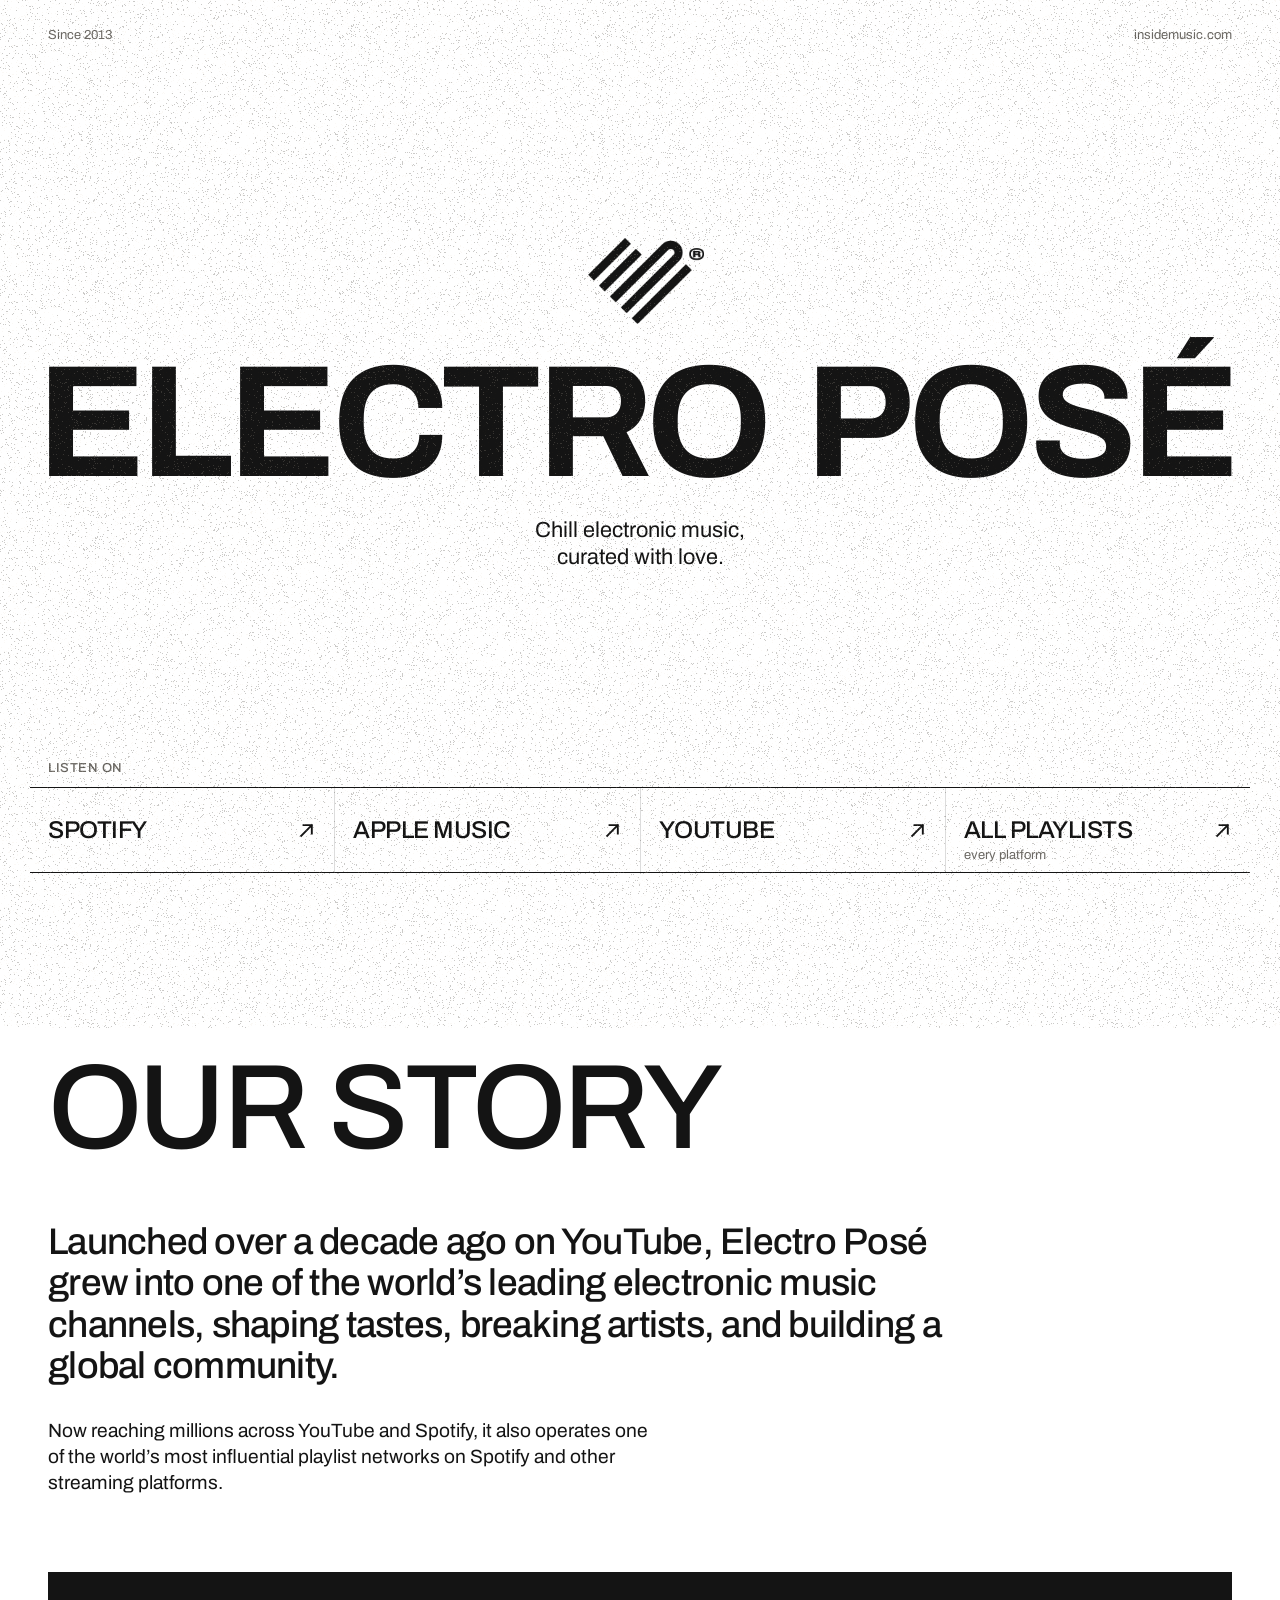
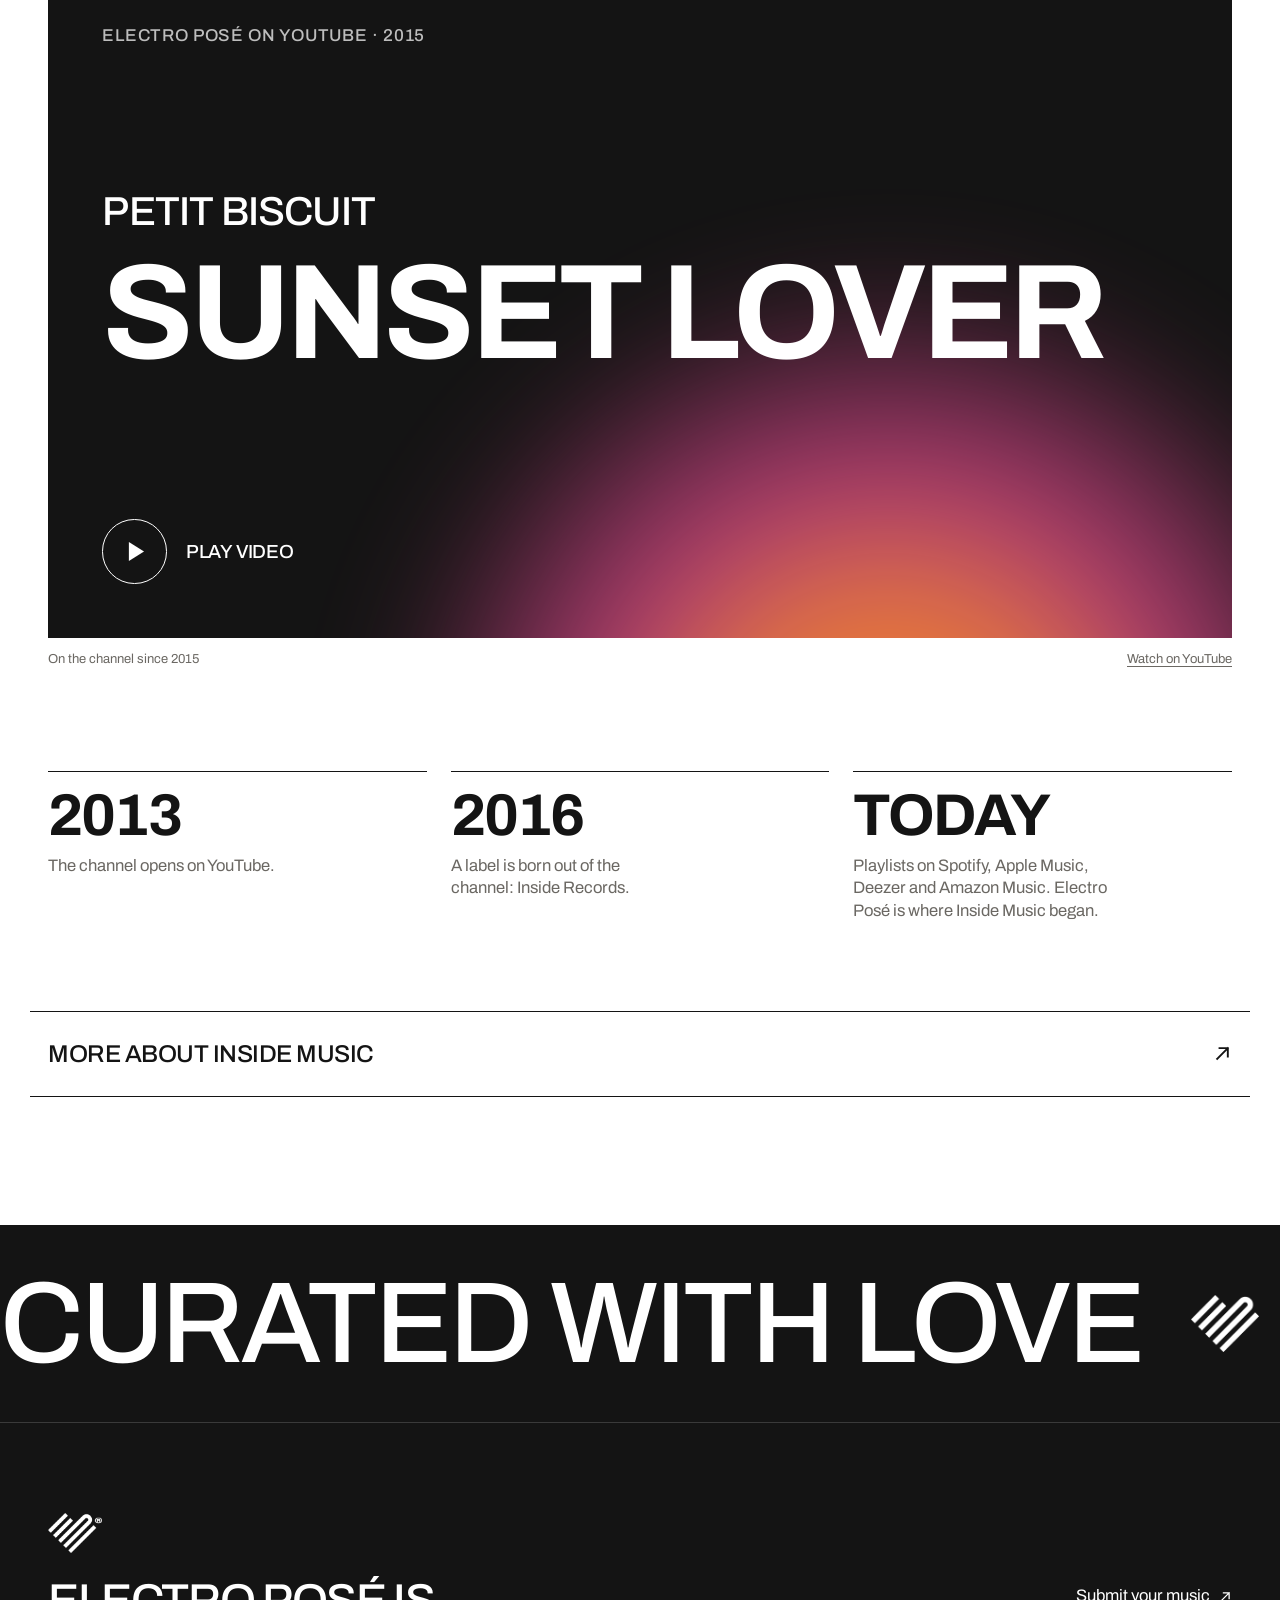
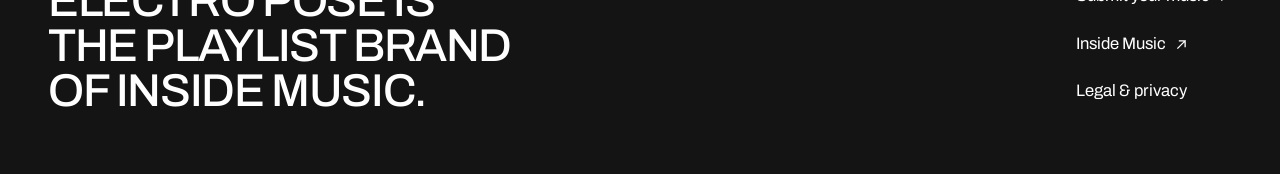
==== index.html @ b82971f2 "Version d'essai du site electro-pose.com Une page en anglais, sans script ni traceur : premier écran" ====
<!doctype html>
<html lang="en">
<head>
<meta charset="utf-8">
<meta name="viewport" content="width=device-width, initial-scale=1">
<title>Electro Posé — Chill electronic music, curated with love</title>
<meta name="description" content="Electro Posé: chill electronic music, curated with love since 2013. Listen on Spotify, Apple Music and YouTube.">
<!-- VERSION TEST : retirer la ligne « noindex » ci-dessous le jour de la mise en ligne -->
<meta name="robots" content="noindex">
<meta name="color-scheme" content="light">
<meta name="theme-color" content="#ffffff">
<link rel="canonical" href="https://www.electro-pose.com/">
<link rel="icon" type="image/png" sizes="32x32" href="assets/favicon-32.png">
<link rel="icon" type="image/png" sizes="192x192" href="assets/favicon-192.png">
<link rel="apple-touch-icon" href="assets/apple-touch-icon.png">
<link rel="preload" href="assets/fonts/archivo-700.woff2" as="font" type="font/woff2" crossorigin>
<link rel="preload" href="assets/fonts/archivo-500.woff2" as="font" type="font/woff2" crossorigin>
<link rel="preload" href="assets/fonts/archivo-400.woff2" as="font" type="font/woff2" crossorigin>
<link rel="stylesheet" href="site.css">
<meta property="og:type" content="website">
<meta property="og:site_name" content="Electro Posé">
<meta property="og:title" content="Electro Posé">
<meta property="og:description" content="Chill electronic music, curated with love since 2013.">
<meta property="og:url" content="https://www.electro-pose.com/">
<meta property="og:image" content="https://www.electro-pose.com/assets/og.jpg">
<meta property="og:image:width" content="1200">
<meta property="og:image:height" content="630">
<meta property="og:image:alt" content="Electro Posé">
<meta property="og:locale" content="en_US">
<meta name="twitter:card" content="summary_large_image">
<script type="application/ld+json">
{
  "@context": "https://schema.org",
  "@type": "Organization",
  "name": "Electro Posé",
  "url": "https://www.electro-pose.com/",
  "logo": "https://www.electro-pose.com/assets/favicon-192.png",
  "foundingDate": "2013",
  "description": "Chill electronic music, curated with love. A YouTube channel since 2013 and a network of playlists on Spotify, Apple Music, Deezer and Amazon Music.",
  "parentOrganization": { "@type": "Organization", "name": "Inside Music", "url": "https://insidemusic.com/" },
  "sameAs": [
    "https://www.youtube.com/@electropose1",
    "https://open.spotify.com/user/electropos%C3%A9",
    "https://music.apple.com/profile/electropose",
    "https://www.instagram.com/electropose/",
    "https://www.tiktok.com/@electropose",
    "https://soundcloud.com/electropose"
  ]
}
</script>
</head>
<body>
<a class="skip" href="#story">Skip to our story</a>
<div class="grain" aria-hidden="true"></div>
<svg width="0" height="0" style="position:absolute" aria-hidden="true" focusable="false">
  <symbol id="ne" viewBox="0 0 16 16"><path d="M3.5 12.5l9-9M5.5 3.5h7v7" fill="none" stroke="currentColor" stroke-width="1.6" stroke-linecap="square"/></symbol>
</svg>

<header class="hero wrap">
  <div class="top">
    <span>Since 2013</span>
    <a href="https://insidemusic.com/">insidemusic.com</a>
  </div>

  <div class="lockup">
    <img class="heart" src="assets/heart.png" width="640" height="476" alt="">
    <h1><span class="l"><span>Electro</span></span> <span class="l"><span>Posé</span></span></h1>
    <p class="tagline">Chill electronic music,<br>curated with love.</p>
  </div>

  <nav class="listen" aria-label="Listen to Electro Posé">
    <p class="label">Listen on</p>
    <ul class="doors">
      <li><a href="https://open.spotify.com/user/electropos%C3%A9"><span>Spotify</span><svg class="ne" width="12" height="12" aria-hidden="true"><use href="#ne"/></svg></a></li>
      <li><a href="https://music.apple.com/profile/electropose"><span>Apple Music</span><svg class="ne" width="12" height="12" aria-hidden="true"><use href="#ne"/></svg></a></li>
      <li><a href="https://www.youtube.com/@electropose1"><span>YouTube</span><svg class="ne" width="12" height="12" aria-hidden="true"><use href="#ne"/></svg></a></li>
      <li><a href="https://go.insidemusic.com/"><span>All playlists <small>every platform</small></span><svg class="ne" width="12" height="12" aria-hidden="true"><use href="#ne"/></svg></a></li>
    </ul>
  </nav>
</header>

<main id="story" class="story wrap">
  <h2><span class="m"><span>Our story</span></span></h2>
  <p class="lead">Launched over a decade ago on YouTube, Electro Posé grew into one of the world’s leading electronic music channels, shaping tastes, breaking artists, and building a global community.</p>
  <p class="sub">Now reaching millions across YouTube and Spotify, it also operates one of the world’s most influential playlist networks on Spotify and other streaming platforms.</p>

  <figure class="video">
    <div class="frame">
      <!-- Lecteur YouTube sans script : le cadre affiche d'abord une affiche locale ; YouTube n'est contacté qu'après le clic sur « Play ». -->
      <iframe title="Petit Biscuit – Sunset Lover, a video from the Electro Posé YouTube channel" allow="autoplay; encrypted-media; picture-in-picture; fullscreen" referrerpolicy="strict-origin-when-cross-origin" srcdoc="&lt;!doctype html&gt;&lt;html lang=&#x27;en&#x27;&gt;&lt;meta charset=&#x27;utf-8&#x27;&gt;&lt;title&gt;Petit Biscuit – Sunset Lover&lt;/title&gt;&lt;style&gt;@font-face{font-family:Archivo;font-weight:500;font-display:swap;src:url(assets/fonts/archivo-500.woff2) format(&#x27;woff2&#x27;)}@font-face{font-family:Archivo;font-weight:700;font-display:swap;src:url(assets/fonts/archivo-700.woff2) format(&#x27;woff2&#x27;)}*{box-sizing:border-box}html,body{height:100%;margin:0}body{position:relative;overflow:hidden;background:#141414;color:#fff;font-family:Archivo,&#x27;Helvetica Neue&#x27;,Arial,sans-serif;-webkit-font-smoothing:antialiased}body::before{content:&#x27;&#x27;;position:absolute;right:-14%;bottom:-98%;width:86%;padding-top:86%;border-radius:50%;background:radial-gradient(closest-side,#ff6a3d 0%,#ff8a3c 30%,#c2407e 58%,rgba(70,40,150,0) 100%);filter:blur(5vw);opacity:.9}a{position:absolute;top:0;right:0;bottom:0;left:0;display:flex;flex-direction:column;justify-content:space-between;padding:4.6vw;color:inherit;text-decoration:none}.k{font-size:11px;font-size:max(11px,1.45vw);font-weight:500;text-transform:uppercase;letter-spacing:.04em;opacity:.72}.t{font-weight:700;text-transform:uppercase;letter-spacing:-.035em;line-height:.88;font-size:11.4vw}.t small{display:block;margin-bottom:.55em;font-weight:500;font-size:.3em;letter-spacing:-.02em;line-height:1}.p{display:flex;align-items:center;gap:1em;font-size:12px;font-size:max(12px,1.6vw);font-weight:500;text-transform:uppercase;letter-spacing:-.01em}.p i{display:flex;align-items:center;justify-content:center;width:3.4em;height:3.4em;border:1.5px solid #fff;border-radius:50%;transition:background-color .25s,color .25s}.p svg{width:1em;height:1em;margin-left:.16em}a:hover .p i,a:focus-visible .p i{background:#fff;color:#141414}a:focus-visible{outline:2px solid #fff;outline-offset:-6px}@keyframes sun{to{transform:translate3d(-9%,-11%,0) scale(1.1)}}@media (prefers-reduced-motion:no-preference){body::before{animation:sun 24s ease-in-out infinite alternate}}@media (prefers-reduced-motion:reduce){.p i{transition:none}}@media (forced-colors:active){body::before{display:none}}&lt;/style&gt;&lt;a href=&#x27;https://www.youtube-nocookie.com/embed/wuCK-oiE3rM?autoplay=1&amp;amp;rel=0&#x27; aria-label=&#x27;Play Petit Biscuit – Sunset Lover. This loads the YouTube player.&#x27;&gt;&lt;span class=&#x27;k&#x27;&gt;Electro Posé on YouTube · 2015&lt;/span&gt;&lt;span class=&#x27;t&#x27;&gt;&lt;small&gt;Petit Biscuit&lt;/small&gt;Sunset Lover&lt;/span&gt;&lt;span class=&#x27;p&#x27;&gt;&lt;i&gt;&lt;svg viewBox=&#x27;0 0 10 10&#x27; aria-hidden=&#x27;true&#x27;&gt;&lt;path d=&#x27;M1 0l8 5-8 5z&#x27; fill=&#x27;currentColor&#x27;/&gt;&lt;/svg&gt;&lt;/i&gt;Play video&lt;/span&gt;&lt;/a&gt;"></iframe>
    </div>
    <figcaption><span>On the channel since 2015</span><a href="https://www.youtube.com/watch?v=wuCK-oiE3rM">Watch on YouTube</a></figcaption>
  </figure>

  <ol class="thread" role="list">
    <li>
      <span class="y">2013</span>
      <p>The channel opens on YouTube.</p>
    </li>
    <li>
      <span class="y">2016</span>
      <p>A label is born out of the channel: Inside Records.</p>
    </li>
    <li>
      <span class="y">Today</span>
      <p>Playlists on Spotify, Apple Music, Deezer and Amazon Music. Electro Posé is where Inside Music began.</p>
    </li>
  </ol>

  <p class="doors one"><a href="https://insidemusic.com/about"><span>More about Inside Music</span><svg class="ne" width="12" height="12" aria-hidden="true"><use href="#ne"/></svg></a></p>
</main>

<footer>
  <!-- Bandeau décoratif : il glisse quand on fait défiler la page (aucun mouvement tout seul). -->
  <div class="ticker" aria-hidden="true"><div class="track"><span>Curated with love</span><i></i><span>Since 2013</span><i></i><span>Curated with love</span><i></i><span>Since 2013</span><i></i><span>Curated with love</span><i></i><span>Since 2013</span><i></i><span>Curated with love</span><i></i><span>Since 2013</span><i></i></div></div>
  <div class="foot wrap">
    <div>
      <img class="heart-w" src="assets/heart.png" width="640" height="476" alt="" loading="lazy">
      <p class="claim">Electro Posé is the playlist brand of Inside Music.</p>
    </div>
    <ul class="links" role="list">
      <li><a href="https://insidemusic.com/contact#submit"><span>Submit your music</span><svg class="ne" width="12" height="12" aria-hidden="true"><use href="#ne"/></svg></a></li>
      <li><a href="https://insidemusic.com/"><span>Inside Music</span><svg class="ne" width="12" height="12" aria-hidden="true"><use href="#ne"/></svg></a></li>
      <li><a href="legal/"><span>Legal &amp; privacy</span></a></li>
    </ul>
  </div>
</footer>
</body>
</html>
---- site.css ----
/* Electro Posé — electro-pose.com
   Une seule feuille de style, aucun script. Police : Archivo (SIL Open Font License). */

@font-face { font-family: "Archivo"; font-style: normal; font-weight: 400; font-display: swap; src: url(assets/fonts/archivo-400.woff2) format("woff2"); }
@font-face { font-family: "Archivo"; font-style: normal; font-weight: 500; font-display: swap; src: url(assets/fonts/archivo-500.woff2) format("woff2"); }
@font-face { font-family: "Archivo"; font-style: normal; font-weight: 700; font-display: swap; src: url(assets/fonts/archivo-700.woff2) format("woff2"); }

:root {
  --bg: #fff;
  --ink: #141414;
  --muted: #6b6863;
  --line: rgba(20, 20, 20, .16);
  --pad: clamp(18px, 4vw, 48px);
  --max: 1344px;
  --ease: cubic-bezier(.16, 1, .3, 1);
}

*, *::before, *::after { box-sizing: border-box; }
html { -webkit-text-size-adjust: 100%; text-size-adjust: 100%; }
body {
  margin: 0;
  background: var(--bg);
  color: var(--ink);
  font-family: "Archivo", "Helvetica Neue", Arial, sans-serif;
  font-size: 1rem;
  font-size: clamp(1rem, 1.25vw, 1.125rem);
  line-height: 1.4;
  -webkit-font-smoothing: antialiased;
  -moz-osx-font-smoothing: grayscale;
}
h1, h2, p, ul, ol, figure { margin: 0; padding: 0; }
ul, ol { list-style: none; }
img, svg { display: block; max-width: 100%; }
a { color: inherit; }
a:focus-visible { outline: 2px solid currentColor; outline-offset: 3px; }

/* Grain : mêmes grains que insidemusic.com et go.insidemusic.com, mais figés (aucun script). */
.grain { position: fixed; top: 0; right: 0; bottom: 0; left: 0; inset: 0; z-index: 100; pointer-events: none; background: url(assets/grain.png) 0 0 / 256px 256px; }
@media (-webkit-min-device-pixel-ratio: 1.5), (min-resolution: 1.5dppx) { .grain { background-size: 128px 128px; } }
/* Visiteurs qui demandent plus de contraste : pas de grain par-dessus le texte, gris plus foncé. */
@media (forced-colors: active), (prefers-contrast: more) { .grain { display: none; } }
@media (prefers-contrast: more) { :root { --muted: #4a4845; } }

.wrap { width: 100%; max-width: var(--max); margin-left: auto; margin-right: auto; padding-left: var(--pad); padding-right: var(--pad); }
.label { font-size: .8125rem; font-weight: 500; text-transform: uppercase; letter-spacing: .04em; color: var(--muted); }
.ne { width: .78em; height: .78em; flex: none; transition: transform .45s var(--ease); }

.skip { position: absolute; left: 12px; top: -60px; z-index: 200; background: var(--ink); color: #fff; padding: 10px 14px; font-size: .875rem; text-decoration: none; }
.skip:focus { top: 12px; }

/* ——— Premier écran ——— */
.hero { min-height: 100vh; min-height: 100svh; display: flex; flex-direction: column; }
.top { position: relative; z-index: 1; display: flex; align-items: center; justify-content: space-between; gap: 16px; padding-top: 20px; font-size: .8125rem; color: var(--muted); }
.top a { text-decoration: none; padding: 16px 0; margin: -10px 0; }

.lockup { flex: 1; display: flex; flex-direction: column; align-items: center; justify-content: center; text-align: center; padding: 28px 0; padding: clamp(28px, 6vh, 72px) 0; }
/* Le léger décalage remet le dessin du cœur dans l'axe : l'image est plus large que lui à cause du ®. */
.heart { width: 96px; width: clamp(72px, 9vw, 124px); height: auto; margin-bottom: 24px; margin-bottom: clamp(20px, 3.4vh, 40px); translate: 5.3% 0; }
.lockup h1 { font-weight: 700; text-transform: uppercase; letter-spacing: -.035em; line-height: .86; font-size: 56px; font-size: clamp(52px, min(19.4vw, 30vh), 146px); translate: -.028em 0; }
/* Chaque mot est dans un cache (pour la montée à l'arrivée) ; la marge haute laisse la place à l'accent du É. */
.lockup h1 .l { display: block; overflow: hidden; padding: .24em .04em 0; margin-top: -.24em; }
/* Sur deux lignes, un peu d'air pour que l'accent du É ne touche pas le R du dessus. */
.lockup h1 .l + .l { margin-top: -.14em; }
.lockup h1 .l > span { display: inline-block; }
.tagline { margin-top: 20px; margin-top: clamp(16px, 2.8vh, 30px); font-size: 1.0625rem; font-size: clamp(1.0625rem, 1.7vw, 1.5rem); line-height: 1.25; }

.listen { padding-bottom: 24px; padding-bottom: clamp(18px, 3vh, 34px); }
.listen .label { margin-bottom: 10px; }
/* Les traits entre les liens sont l'espace de 1 px de la grille, qui laisse voir le fond gris clair. */
.doors { display: grid; gap: 1px; margin-left: calc(var(--pad) * -1); margin-right: calc(var(--pad) * -1); background: #dcdcdc; border-top: 1px solid var(--ink); border-bottom: 1px solid var(--ink); }
.doors a {
  display: flex; align-items: center; justify-content: space-between; gap: 16px;
  height: 100%; min-height: 54px; padding: 12px var(--pad);
  background: var(--bg);
  text-decoration: none; text-transform: uppercase; font-weight: 500; letter-spacing: -.02em; line-height: 1;
  font-size: 1.1875rem; font-size: clamp(1.1875rem, 1.9vw, 1.625rem);
  transition: background-color .25s ease, color .25s ease;
}
.doors small { margin-left: .5em; font-size: .8125rem; font-weight: 400; letter-spacing: 0; text-transform: none; color: var(--muted); transition: color .25s ease; }
/* Au doigt : la ligne s'inverse le temps de l'appui. À la souris : au survol. Au clavier : inversion + filet intérieur. */
.doors a:active { background: var(--ink); color: #fff; }
.doors a:active small { color: rgba(255, 255, 255, .72); }
.doors a:focus-visible { background: var(--ink); color: #fff; outline: 2px solid currentColor; outline-offset: -8px; }
.doors a:focus-visible small { color: rgba(255, 255, 255, .72); }
@media (hover: hover) {
  .top a:hover { color: var(--ink); }
  .doors a:hover { background: var(--ink); color: #fff; }
  .doors a:hover small { color: rgba(255, 255, 255, .72); }
  .doors a:hover .ne, .links a:hover .ne { transform: translate(3px, -3px); }
  .links a:hover span { background-size: 100% 1px; }
}

/* Petits téléphones : on resserre pour garder les liens d'écoute à l'écran. */
@media (max-width: 759px) and (max-height: 660px) {
  .lockup { padding: 12px 0; }
  .heart { width: 64px; margin-bottom: 16px; }
  .doors a { min-height: 48px; }
}

@media (min-width: 760px) {
  .doors { margin-left: -18px; margin-right: -18px; grid-template-columns: repeat(2, 1fr); }
  .doors a { min-height: 76px; padding: 18px; }
}
@media (min-width: 1000px) {
  /* Le nom sur une ligne dès qu'il y a la place ; la taille suit aussi la hauteur de l'écran pour que les liens d'écoute restent visibles. */
  /* 7.43 = largeur du nom divisée par la taille de police : le nom fait exactement la largeur de la barre d'écoute. */
  .lockup h1 { font-size: 120px; font-size: clamp(76px, min(calc((min(100vw, var(--max)) - 2 * var(--pad)) / 7.43), 25vh), 170px); white-space: nowrap; }
  .lockup h1 .l, .lockup h1 .l + .l { display: inline-block; vertical-align: top; margin-top: -.24em; }
  .doors { grid-template-columns: repeat(4, 1fr); }
  .doors a { min-height: 84px; padding: 20px 18px; }
  .doors a > span { position: relative; }
  .doors small { position: absolute; left: 0; top: 100%; margin: 7px 0 0; white-space: nowrap; }
}

/* Écran couché de moins de 1000 px de large : le nom sur une ligne. */
@media (min-width: 640px) and (max-width: 999px) and (orientation: landscape) {
  .lockup h1 { font-size: clamp(44px, min(11vw, 24vh), 146px); white-space: nowrap; }
  .lockup h1 .l, .lockup h1 .l + .l { display: inline-block; vertical-align: top; margin-top: -.24em; }
}
/* Téléphone couché : tout resserrer, les quatre liens sur une rangée. */
@media (min-width: 640px) and (max-width: 999px) and (max-height: 520px) {
  .top { padding-top: 12px; }
  .lockup { padding: 8px 0; }
  .heart { width: 48px; margin-bottom: 8px; }
  .tagline { margin-top: 8px; }
  .listen { padding-bottom: 12px; }
  .listen .label { margin-bottom: 6px; }
  .doors { margin-left: 0; margin-right: 0; grid-template-columns: repeat(4, 1fr); }
  .doors a { min-height: 46px; padding: 8px 12px; gap: 8px; font-size: clamp(13px, 2.2vw, 16px); }
  .doors small { display: none; }
}

/* ——— Notre histoire ——— */
.story { padding-top: 96px; padding-top: clamp(72px, 12vw, 168px); padding-bottom: 80px; padding-bottom: clamp(64px, 10vw, 144px); }
.story h2 { font-weight: 500; text-transform: uppercase; letter-spacing: -.03em; line-height: .9; font-size: 56px; font-size: clamp(44px, 9.4vw, 136px); margin-bottom: 32px; margin-bottom: clamp(28px, 4.6vw, 64px); }
.lead { max-width: 25em; font-size: 1.5rem; font-size: clamp(1.4375rem, 2.9vw, 2.625rem); font-weight: 500; line-height: 1.12; letter-spacing: -.02em; text-wrap: pretty; }
.sub { max-width: 34em; margin-top: 22px; margin-top: clamp(18px, 2.4vw, 32px); font-size: 1.0625rem; font-size: clamp(1.0625rem, 1.5vw, 1.375rem); line-height: 1.35; text-wrap: pretty; }

/* La vidéo : le cadre passe au-dessus du grain, pour ne pas grainer l'image pendant la lecture. */
.video { margin: 44px 0 0; margin-top: clamp(40px, 6vw, 88px); }
.video .frame { position: relative; z-index: 101; padding-top: 56.25%; background: var(--ink); }
.video iframe { position: absolute; top: 0; left: 0; width: 100%; height: 100%; border: 0; }
.video figcaption { display: flex; justify-content: space-between; gap: 16px; margin-top: 12px; font-size: .8125rem; color: var(--muted); }
.video figcaption a { padding: 12px 0; margin: -12px 0; text-underline-offset: 3px; }

.thread { display: grid; gap: 28px; margin-top: 64px; margin-top: clamp(52px, 8vw, 116px); }
.thread li { border-top: 1px solid var(--ink); padding: 16px 0 0; }
.thread .y { display: block; font-weight: 700; text-transform: uppercase; letter-spacing: -.03em; line-height: .95; font-size: 40px; font-size: clamp(34px, 4.6vw, 64px); }
.thread p { max-width: 21em; margin-top: 10px; font-size: 1rem; font-size: clamp(1rem, 1.3vw, 1.1875rem); line-height: 1.35; color: var(--muted); text-wrap: balance; }
@media (min-width: 760px) {
  .thread { grid-template-columns: repeat(3, 1fr); gap: 24px; }
}

/* Fin de section : un lien du même style que les liens d'écoute du premier écran. */
.doors.one { grid-template-columns: 1fr; margin-top: 56px; margin-top: clamp(52px, 7vw, 96px); }

/* ——— Pied de page ——— */
footer { background: var(--ink); color: #fff; }
.foot { display: grid; gap: 44px; padding-top: 64px; padding-top: clamp(52px, 7vw, 104px); padding-bottom: 44px; padding-bottom: clamp(36px, 5vw, 60px); }
.heart-w { width: 54px; height: auto; margin-bottom: 26px; filter: brightness(0) invert(1); }
.claim { max-width: 13.5em; font-size: 28px; font-size: clamp(26px, 3.6vw, 52px); font-weight: 500; text-transform: uppercase; letter-spacing: -.03em; line-height: .98; text-wrap: balance; }
.links { display: grid; gap: 2px; align-content: end; }
.links a { display: inline-flex; align-items: center; gap: .55em; padding: 10px 0; text-decoration: none; font-size: 1rem; font-size: clamp(1rem, 1.3vw, 1.1875rem); }
.links a span { background: linear-gradient(currentColor, currentColor) 0 100% / 0 1px no-repeat; transition: background-size .5s var(--ease); padding-bottom: 2px; }
.links a:focus-visible span { background-size: 100% 1px; }
@media (min-width: 760px) {
  .foot { grid-template-columns: 1fr auto; align-items: end; gap: 64px; }
}

/* ——— Page légale ——— */
.doc { padding-top: 48px; padding-top: clamp(40px, 7vw, 96px); padding-bottom: 80px; padding-bottom: clamp(64px, 9vw, 120px); }
.doc .back { display: inline-flex; align-items: center; gap: 12px; text-decoration: none; font-weight: 700; text-transform: uppercase; letter-spacing: -.02em; font-size: 1.1875rem; line-height: 1; padding: 10px 0; margin: -10px 0; }
.doc .back img { width: 34px; height: auto; }
.doc h1 { margin: 48px 0 32px; margin: clamp(40px, 7vw, 88px) 0 clamp(28px, 4vw, 48px); font-weight: 500; text-transform: uppercase; letter-spacing: -.03em; line-height: 1; font-size: 40px; font-size: clamp(32px, 8vw, 104px); }
.doc .jump { margin-top: 14px; }
.doc section { max-width: 44em; padding-top: 26px; margin-top: 30px; border-top: 1px solid var(--line); }
.doc h2 { font-size: .8125rem; font-weight: 500; text-transform: uppercase; letter-spacing: .04em; color: var(--muted); margin-bottom: 12px; }
.doc p + p { margin-top: 10px; }
.doc a { text-underline-offset: 3px; }
.doc .fr { margin-top: 80px; margin-top: clamp(64px, 9vw, 112px); }

/* ——— Arrivée en douceur (CSS seul, coupée si le visiteur préfère moins d'animations) ——— */
@keyframes rise { from { transform: translateY(108%); } to { transform: none; } }
@keyframes fade { from { opacity: 0; transform: translateY(10px); } to { opacity: 1; transform: none; } }
@media (prefers-reduced-motion: no-preference) {
  .lockup h1 .l > span { animation: rise 1s var(--ease) .05s both; }
  .lockup h1 .l + .l > span { animation-delay: .13s; }
  .tagline { animation: fade .9s var(--ease) .3s both; }
  .listen { animation: fade .9s var(--ease) .4s both; }
}
@media (prefers-reduced-motion: reduce) {
  * { transition: none !important; }
}

/* ════════ Mouvements (CSS seul, aucun script) ════════
   Tout ce bloc est un supplément : sans lui, ou sur un navigateur qui ne le comprend pas, la page s'affiche comme avant.
   Tout est coupé si le visiteur a demandé « moins d'animations ». */

::selection { background: var(--ink); color: #fff; }
footer ::selection { background: #fff; color: var(--ink); }

/* Bandeau du pied : une ligne géante, fixe par défaut. */
.ticker { overflow: hidden; padding: 28px 0; padding: clamp(22px, 3.2vw, 44px) 0; border-bottom: 1px solid rgba(255, 255, 255, .16); }
.ticker .track { display: flex; align-items: center; width: max-content; white-space: nowrap; font-size: 56px; font-size: clamp(44px, 9vw, 128px); font-weight: 500; text-transform: uppercase; letter-spacing: -.03em; line-height: 1; }
.ticker .track > * { flex: none; margin-right: .42em; }
.ticker i { width: .6em; height: .5em; background: currentColor; -webkit-mask: url(assets/heart-mark.png) center / contain no-repeat; mask: url(assets/heart-mark.png) center / contain no-repeat; }

/* Le titre « Our story » est dans un cache, pour pouvoir monter depuis le bas. */
.story h2 .m { display: block; overflow: hidden; padding-top: .12em; margin-top: -.12em; }
.story h2 .m > span { display: inline-block; }

@media (prefers-reduced-motion: no-preference) {
  html { scroll-behavior: smooth; }

  /* Fondu entre l'accueil et la page légale. */
  @view-transition { navigation: auto; }
  ::view-transition-old(root), ::view-transition-new(root) { animation-duration: .4s; }

  /* Grain vivant : le calque, plus grand que l'écran, change de place 12 fois par seconde (comme sur insidemusic.com, sans script). */
  .grain { top: -128px; right: -128px; bottom: -128px; left: -128px; inset: -128px; will-change: transform; animation: grain .66s steps(1, end) infinite; }

  /* Le cœur se dessine le long de ses traits, de bas en haut. */
  .hero .heart {
    -webkit-mask: linear-gradient(45deg, #000 46%, transparent 54%) 100% 0 / 320% 320% no-repeat;
    mask: linear-gradient(45deg, #000 46%, transparent 54%) 100% 0 / 320% 320% no-repeat;
    animation: draw 1.4s var(--ease) .1s both;
  }
}
@keyframes grain {
  0% { transform: translate(0, 0); }
  12.5% { transform: translate(-37px, 61px); }
  25% { transform: translate(53px, -29px); }
  37.5% { transform: translate(-83px, -71px); }
  50% { transform: translate(71px, 97px); }
  62.5% { transform: translate(-19px, -103px); }
  75% { transform: translate(101px, 13px); }
  87.5% { transform: translate(-59px, 43px); }
}
@keyframes draw { from { -webkit-mask-position: 100% 0; mask-position: 100% 0; } to { -webkit-mask-position: 0 100%; mask-position: 0 100%; } }

/* Apparitions liées au défilement : chaque bloc arrive en douceur quand il entre dans l'écran, et suit le doigt. */
@supports (animation-timeline: view()) {
  @media (prefers-reduced-motion: no-preference) {
    .lockup { animation: recede linear both; animation-timeline: scroll(root block); animation-range: 0px 100vh; }
    .story h2 .m > span { animation: rise linear both; animation-timeline: view(); animation-range: entry 0% cover 22%; }
    /* Les plages se terminent tôt (18 à 24 % de la traversée) : même tout en bas de la page, sur un très grand écran, chaque bloc finit d'apparaître. Le pied de page, lui, ne bouge pas. */
    .lead, .sub, .video, .thread li { animation: arrive linear both; animation-timeline: view(); animation-range: entry 0% cover 18%; }
    .thread li:nth-child(2) { animation-range: entry 10% cover 21%; }
    .thread li:nth-child(3) { animation-range: entry 20% cover 24%; }
    .doors.one { animation: arrive linear both; animation-timeline: view(); animation-range: entry 0% cover 14%; }
    /* Le filet de chaque étape se trace de gauche à droite. */
    .thread li { border-top-color: transparent; position: relative; }
    .thread li::before { content: ""; position: absolute; top: -1px; left: 0; right: 0; height: 1px; background: var(--ink); transform-origin: 0 50%; animation: trace linear both; animation-timeline: view(); animation-range: entry 0% cover 24%; }
    /* Le bandeau glisse vers la gauche pendant qu'il traverse l'écran. */
    .ticker .track { animation: drift linear both; animation-timeline: view(); animation-range: entry 0% exit 100%; }
  }
}
@keyframes recede { to { opacity: 0; transform: translateY(16vh) scale(.95); } }
@keyframes arrive { from { opacity: 0; transform: translateY(32px); } to { opacity: 1; transform: none; } }
@keyframes trace { from { transform: scaleX(0); } to { transform: none; } }
@keyframes drift { from { transform: translateX(-2%); } to { transform: translateX(-30%); } }
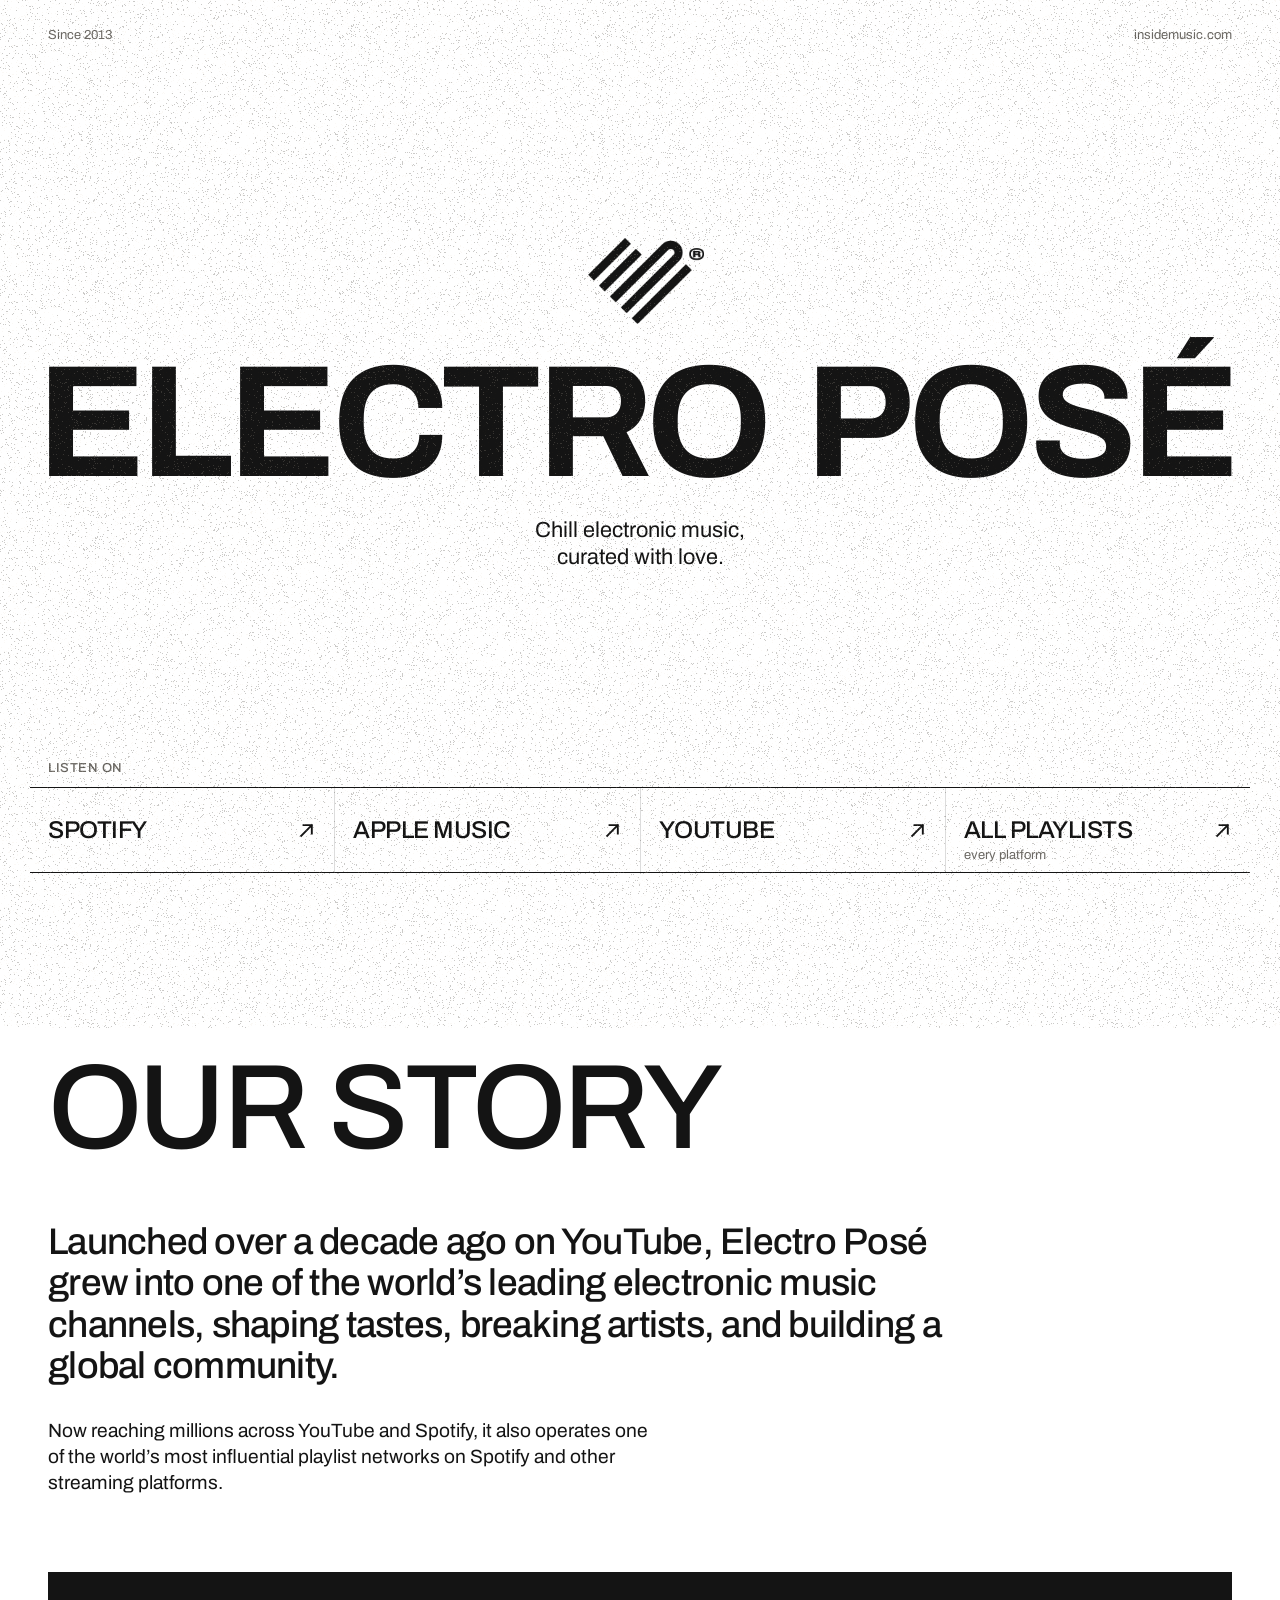
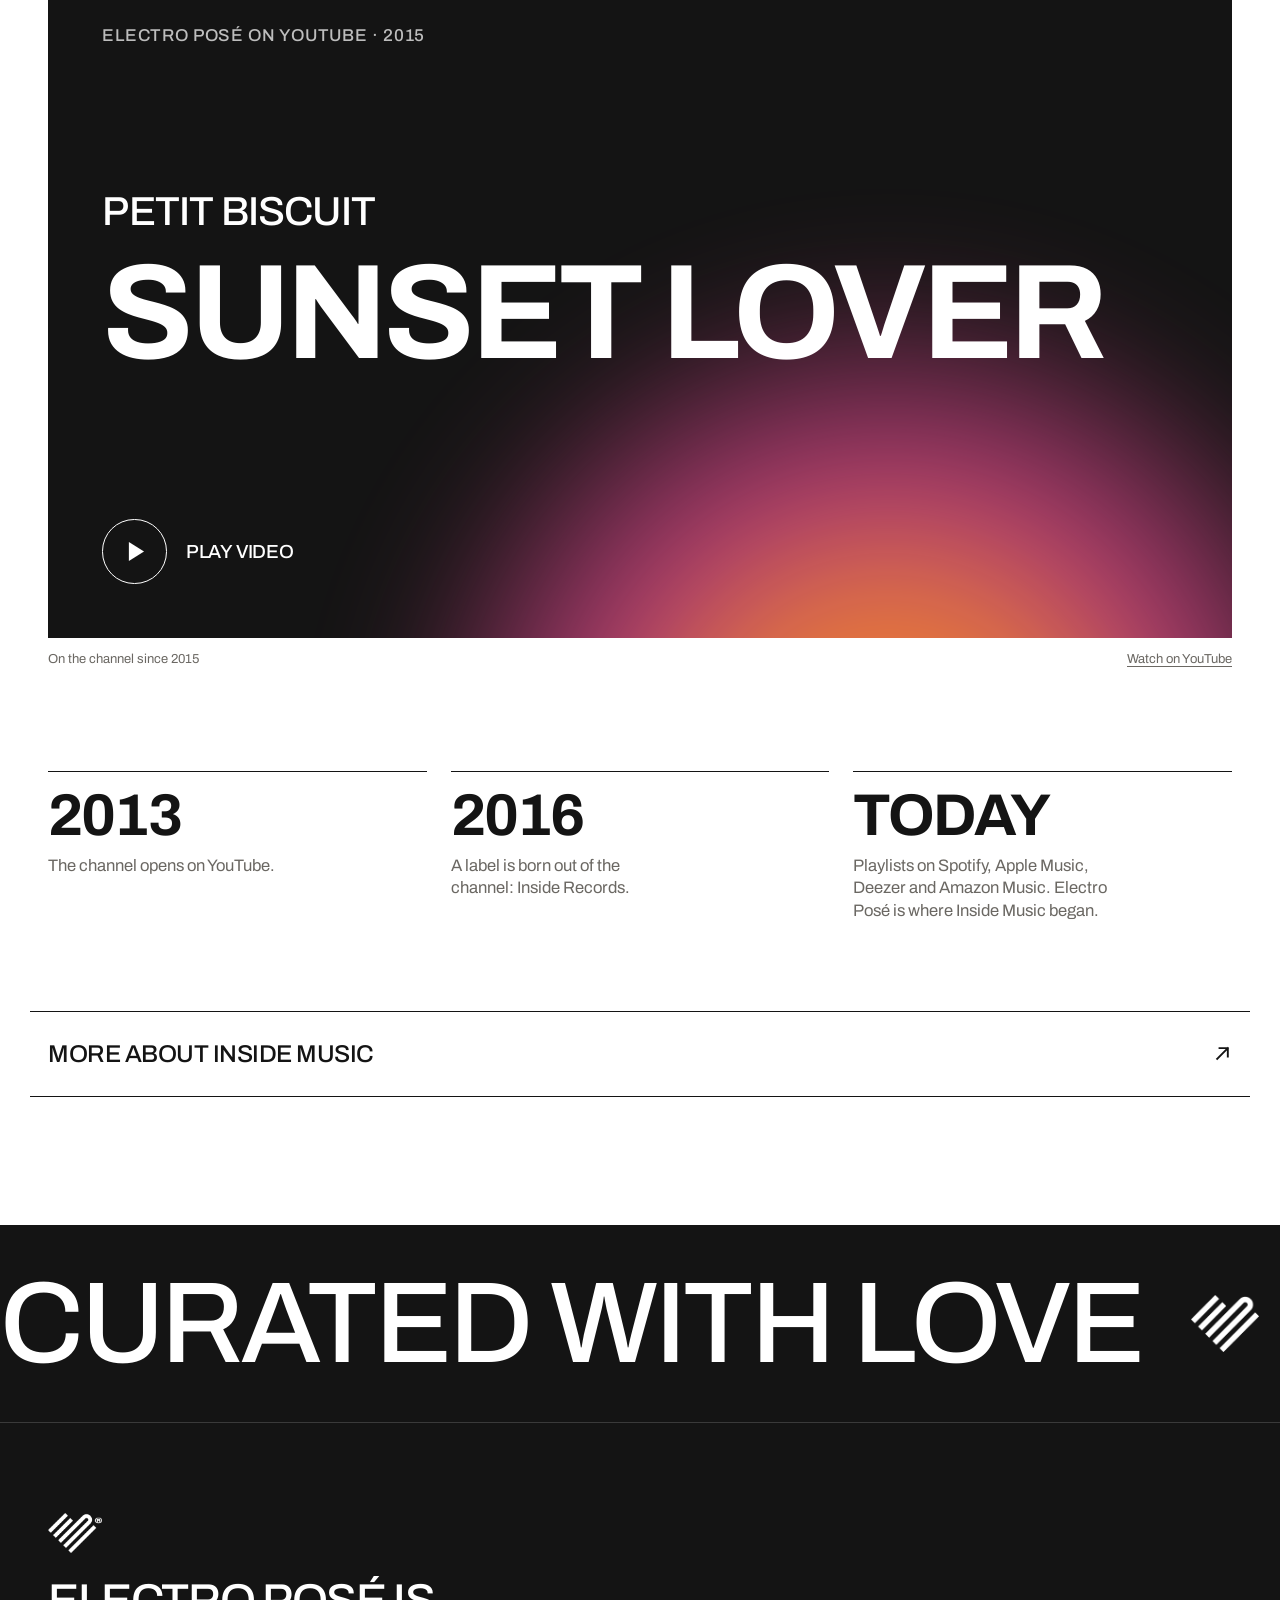
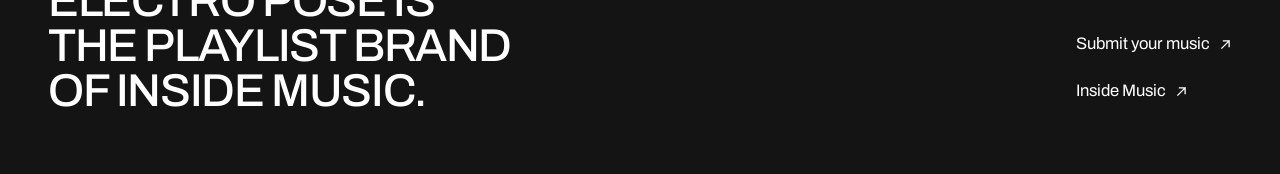
==== commit 209daea1: "Pied de page : la bannière défile en boucle, « Submit your music » ouvre un mail, lien légal retiré " ====
--- a/index.html
+++ b/index.html
@@ -111,7 +111,7 @@
 </main>
 
 <footer>
-  <!-- Bandeau décoratif : il glisse quand on fait défiler la page (aucun mouvement tout seul). -->
+  <!-- Bannière décorative qui défile en boucle : la même suite est écrite deux fois, la seconde moitié prend la place de la première. -->
   <div class="ticker" aria-hidden="true"><div class="track"><span>Curated with love</span><i></i><span>Since 2013</span><i></i><span>Curated with love</span><i></i><span>Since 2013</span><i></i><span>Curated with love</span><i></i><span>Since 2013</span><i></i><span>Curated with love</span><i></i><span>Since 2013</span><i></i></div></div>
   <div class="foot wrap">
     <div>
@@ -119,9 +119,8 @@
       <p class="claim">Electro Posé is the playlist brand of Inside Music.</p>
     </div>
     <ul class="links" role="list">
-      <li><a href="https://insidemusic.com/contact#submit"><span>Submit your music</span><svg class="ne" width="12" height="12" aria-hidden="true"><use href="#ne"/></svg></a></li>
+      <li><a href="mailto:contact@electro-pose.com"><span>Submit your music</span><svg class="ne" width="12" height="12" aria-hidden="true"><use href="#ne"/></svg></a></li>
       <li><a href="https://insidemusic.com/"><span>Inside Music</span><svg class="ne" width="12" height="12" aria-hidden="true"><use href="#ne"/></svg></a></li>
-      <li><a href="legal/"><span>Legal &amp; privacy</span></a></li>
     </ul>
   </div>
 </footer>
--- a/site.css
+++ b/site.css
@@ -199,7 +199,7 @@
 ::selection { background: var(--ink); color: #fff; }
 footer ::selection { background: #fff; color: var(--ink); }
 
-/* Bandeau du pied : une ligne géante, fixe par défaut. */
+/* Bannière du pied : une ligne géante. Elle défile en boucle (voir plus bas), et reste fixe si le visiteur a demandé moins d'animations. */
 .ticker { overflow: hidden; padding: 28px 0; padding: clamp(22px, 3.2vw, 44px) 0; border-bottom: 1px solid rgba(255, 255, 255, .16); }
 .ticker .track { display: flex; align-items: center; width: max-content; white-space: nowrap; font-size: 56px; font-size: clamp(44px, 9vw, 128px); font-weight: 500; text-transform: uppercase; letter-spacing: -.03em; line-height: 1; }
 .ticker .track > * { flex: none; margin-right: .42em; }
@@ -218,6 +218,10 @@
 
   /* Grain vivant : le calque, plus grand que l'écran, change de place 12 fois par seconde (comme sur insidemusic.com, sans script). */
   .grain { top: -128px; right: -128px; bottom: -128px; left: -128px; inset: -128px; will-change: transform; animation: grain .66s steps(1, end) infinite; }
+
+  /* La bannière du pied défile en boucle, sans à-coup ; elle s'arrête sous la souris. */
+  .ticker .track { will-change: transform; animation: marquee 36s linear infinite; }
+  .ticker:hover .track { animation-play-state: paused; }
 
   /* Le cœur se dessine le long de ses traits, de bas en haut. */
   .hero .heart {
@@ -251,11 +255,9 @@
     /* Le filet de chaque étape se trace de gauche à droite. */
     .thread li { border-top-color: transparent; position: relative; }
     .thread li::before { content: ""; position: absolute; top: -1px; left: 0; right: 0; height: 1px; background: var(--ink); transform-origin: 0 50%; animation: trace linear both; animation-timeline: view(); animation-range: entry 0% cover 24%; }
-    /* Le bandeau glisse vers la gauche pendant qu'il traverse l'écran. */
-    .ticker .track { animation: drift linear both; animation-timeline: view(); animation-range: entry 0% exit 100%; }
   }
 }
 @keyframes recede { to { opacity: 0; transform: translateY(16vh) scale(.95); } }
 @keyframes arrive { from { opacity: 0; transform: translateY(32px); } to { opacity: 1; transform: none; } }
 @keyframes trace { from { transform: scaleX(0); } to { transform: none; } }
-@keyframes drift { from { transform: translateX(-2%); } to { transform: translateX(-30%); } }
+@keyframes marquee { to { transform: translateX(-50%); } }
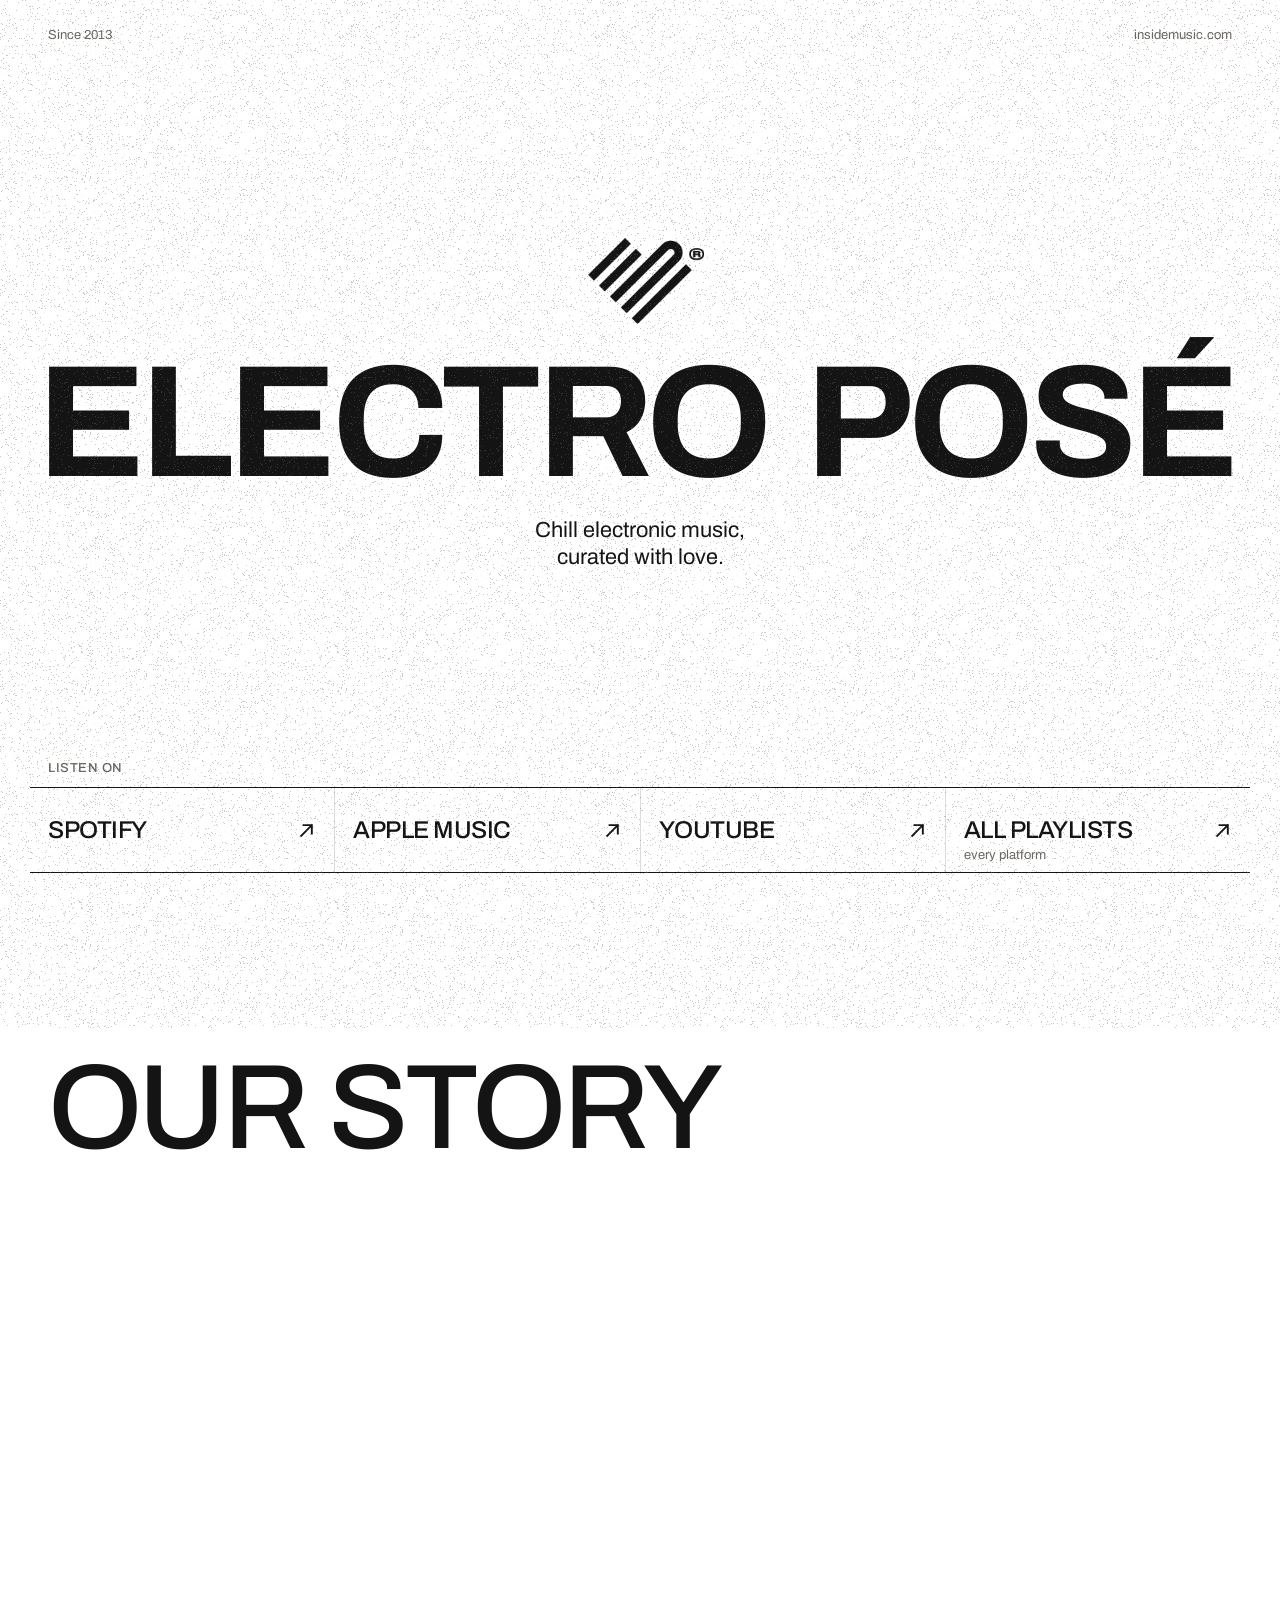
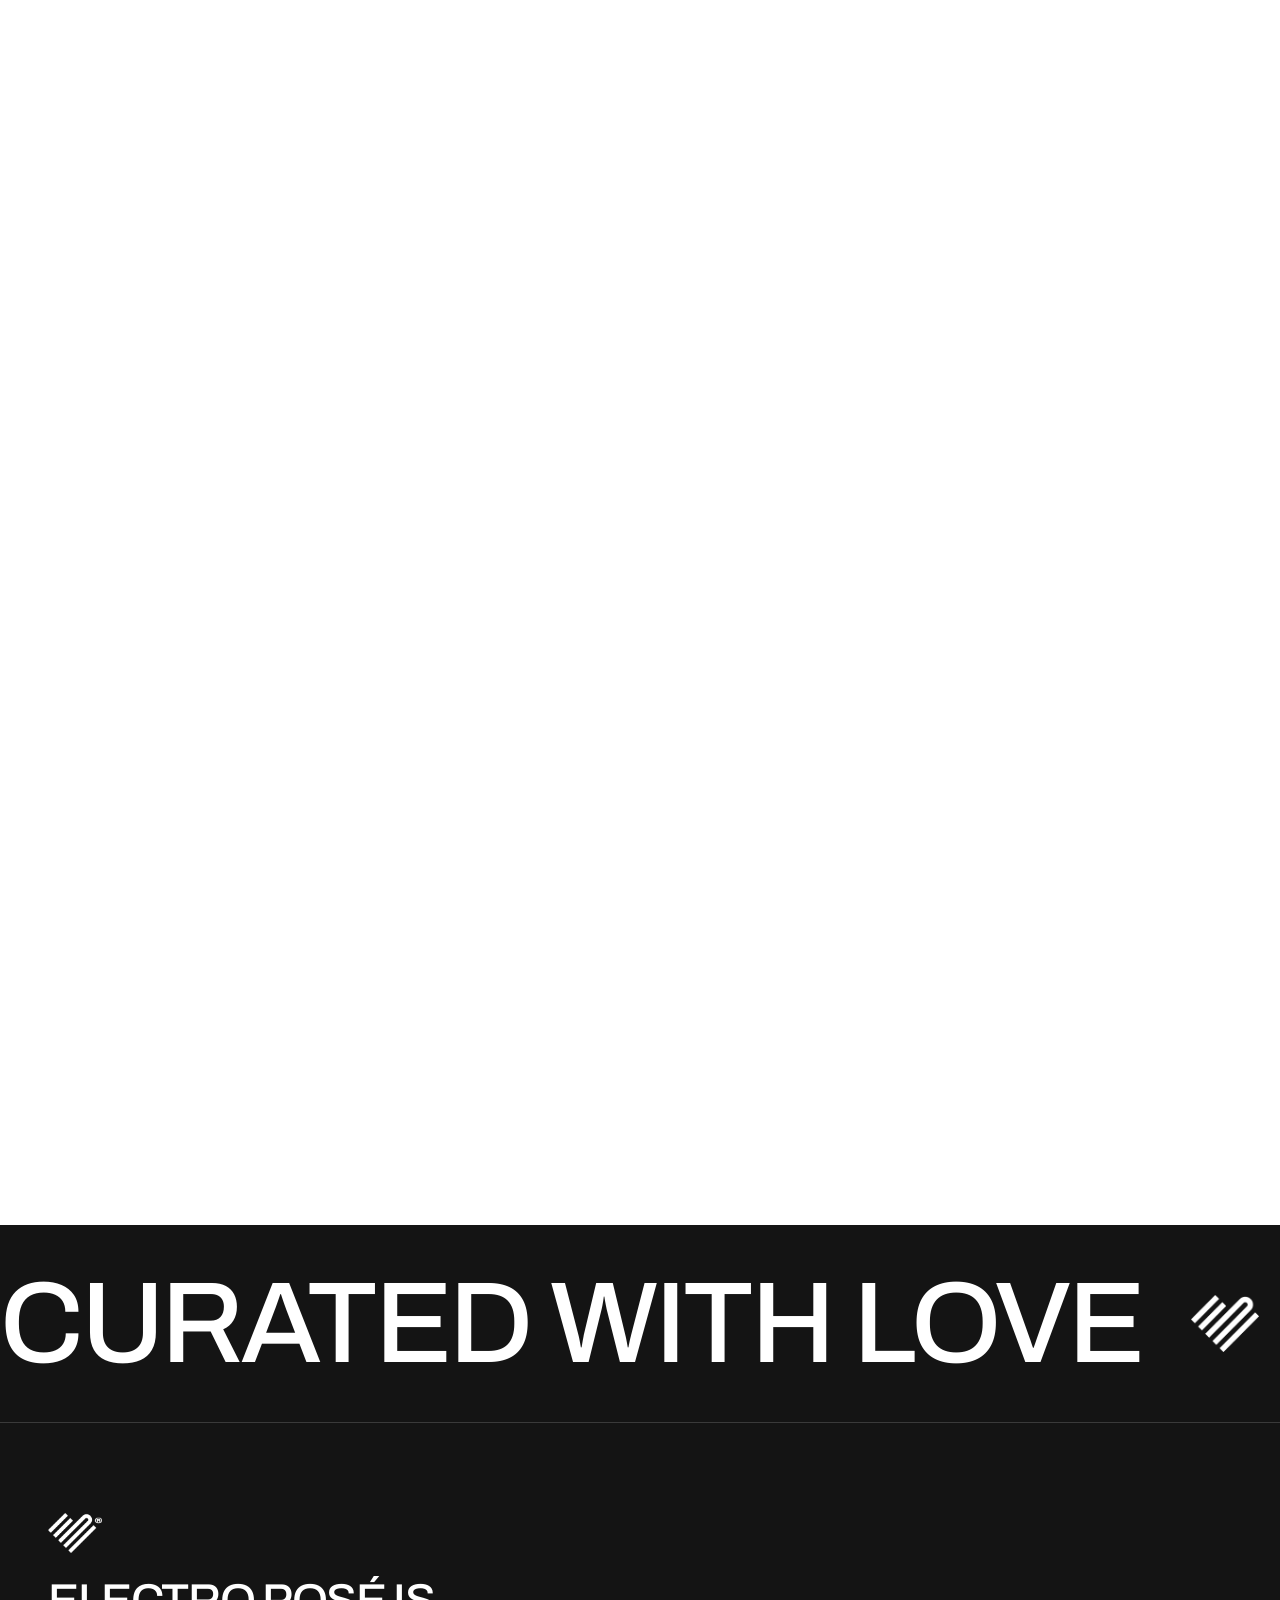
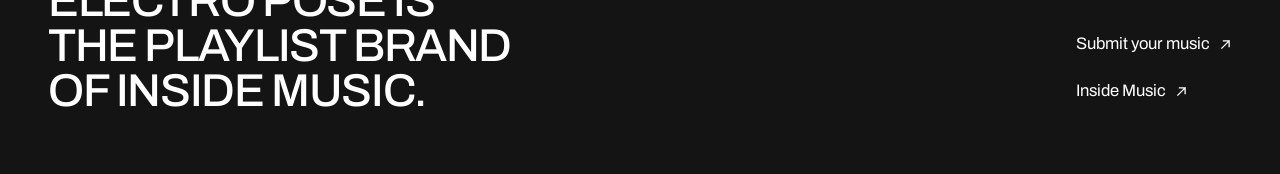
==== commit e9e5d456: "Vidéo : le lecteur YouTube reçoit le droit de démarrer au clic et de passer en plein écran - L'attri" ====
--- a/index.html
+++ b/index.html
@@ -86,8 +86,9 @@
 
   <figure class="video">
     <div class="frame">
-      <!-- Lecteur YouTube sans script : le cadre affiche d'abord une affiche locale ; YouTube n'est contacté qu'après le clic sur « Play ». -->
-      <iframe title="Petit Biscuit – Sunset Lover, a video from the Electro Posé YouTube channel" allow="autoplay; encrypted-media; picture-in-picture; fullscreen" referrerpolicy="strict-origin-when-cross-origin" srcdoc="&lt;!doctype html&gt;&lt;html lang=&#x27;en&#x27;&gt;&lt;meta charset=&#x27;utf-8&#x27;&gt;&lt;title&gt;Petit Biscuit – Sunset Lover&lt;/title&gt;&lt;style&gt;@font-face{font-family:Archivo;font-weight:500;font-display:swap;src:url(assets/fonts/archivo-500.woff2) format(&#x27;woff2&#x27;)}@font-face{font-family:Archivo;font-weight:700;font-display:swap;src:url(assets/fonts/archivo-700.woff2) format(&#x27;woff2&#x27;)}*{box-sizing:border-box}html,body{height:100%;margin:0}body{position:relative;overflow:hidden;background:#141414;color:#fff;font-family:Archivo,&#x27;Helvetica Neue&#x27;,Arial,sans-serif;-webkit-font-smoothing:antialiased}body::before{content:&#x27;&#x27;;position:absolute;right:-14%;bottom:-98%;width:86%;padding-top:86%;border-radius:50%;background:radial-gradient(closest-side,#ff6a3d 0%,#ff8a3c 30%,#c2407e 58%,rgba(70,40,150,0) 100%);filter:blur(5vw);opacity:.9}a{position:absolute;top:0;right:0;bottom:0;left:0;display:flex;flex-direction:column;justify-content:space-between;padding:4.6vw;color:inherit;text-decoration:none}.k{font-size:11px;font-size:max(11px,1.45vw);font-weight:500;text-transform:uppercase;letter-spacing:.04em;opacity:.72}.t{font-weight:700;text-transform:uppercase;letter-spacing:-.035em;line-height:.88;font-size:11.4vw}.t small{display:block;margin-bottom:.55em;font-weight:500;font-size:.3em;letter-spacing:-.02em;line-height:1}.p{display:flex;align-items:center;gap:1em;font-size:12px;font-size:max(12px,1.6vw);font-weight:500;text-transform:uppercase;letter-spacing:-.01em}.p i{display:flex;align-items:center;justify-content:center;width:3.4em;height:3.4em;border:1.5px solid #fff;border-radius:50%;transition:background-color .25s,color .25s}.p svg{width:1em;height:1em;margin-left:.16em}a:hover .p i,a:focus-visible .p i{background:#fff;color:#141414}a:focus-visible{outline:2px solid #fff;outline-offset:-6px}@keyframes sun{to{transform:translate3d(-9%,-11%,0) scale(1.1)}}@media (prefers-reduced-motion:no-preference){body::before{animation:sun 24s ease-in-out infinite alternate}}@media (prefers-reduced-motion:reduce){.p i{transition:none}}@media (forced-colors:active){body::before{display:none}}&lt;/style&gt;&lt;a href=&#x27;https://www.youtube-nocookie.com/embed/wuCK-oiE3rM?autoplay=1&amp;amp;rel=0&#x27; aria-label=&#x27;Play Petit Biscuit – Sunset Lover. This loads the YouTube player.&#x27;&gt;&lt;span class=&#x27;k&#x27;&gt;Electro Posé on YouTube · 2015&lt;/span&gt;&lt;span class=&#x27;t&#x27;&gt;&lt;small&gt;Petit Biscuit&lt;/small&gt;Sunset Lover&lt;/span&gt;&lt;span class=&#x27;p&#x27;&gt;&lt;i&gt;&lt;svg viewBox=&#x27;0 0 10 10&#x27; aria-hidden=&#x27;true&#x27;&gt;&lt;path d=&#x27;M1 0l8 5-8 5z&#x27; fill=&#x27;currentColor&#x27;/&gt;&lt;/svg&gt;&lt;/i&gt;Play video&lt;/span&gt;&lt;/a&gt;"></iframe>
+      <!-- Lecteur YouTube sans script : le cadre affiche d'abord une affiche locale ; YouTube n'est contacté qu'après le clic sur « Play ».
+           L'attribut allow nomme YouTube : sans cela, le cadre n'ayant pas d'adresse au départ, la lecture au clic et le plein écran seraient refusés au lecteur. -->
+      <iframe title="Petit Biscuit – Sunset Lover, a video from the Electro Posé YouTube channel" allow="autoplay https://www.youtube-nocookie.com; encrypted-media https://www.youtube-nocookie.com; picture-in-picture https://www.youtube-nocookie.com; fullscreen https://www.youtube-nocookie.com" referrerpolicy="strict-origin-when-cross-origin" srcdoc="&lt;!doctype html&gt;&lt;html lang=&#x27;en&#x27;&gt;&lt;meta charset=&#x27;utf-8&#x27;&gt;&lt;title&gt;Petit Biscuit – Sunset Lover&lt;/title&gt;&lt;style&gt;@font-face{font-family:Archivo;font-weight:500;font-display:swap;src:url(assets/fonts/archivo-500.woff2) format(&#x27;woff2&#x27;)}@font-face{font-family:Archivo;font-weight:700;font-display:swap;src:url(assets/fonts/archivo-700.woff2) format(&#x27;woff2&#x27;)}*{box-sizing:border-box}html,body{height:100%;margin:0}body{position:relative;overflow:hidden;background:#141414;color:#fff;font-family:Archivo,&#x27;Helvetica Neue&#x27;,Arial,sans-serif;-webkit-font-smoothing:antialiased}body::before{content:&#x27;&#x27;;position:absolute;right:-14%;bottom:-98%;width:86%;padding-top:86%;border-radius:50%;background:radial-gradient(closest-side,#ff6a3d 0%,#ff8a3c 30%,#c2407e 58%,rgba(70,40,150,0) 100%);filter:blur(5vw);opacity:.9}a{position:absolute;top:0;right:0;bottom:0;left:0;display:flex;flex-direction:column;justify-content:space-between;padding:4.6vw;color:inherit;text-decoration:none}.k{font-size:11px;font-size:max(11px,1.45vw);font-weight:500;text-transform:uppercase;letter-spacing:.04em;opacity:.72}.t{font-weight:700;text-transform:uppercase;letter-spacing:-.035em;line-height:.88;font-size:11.4vw}.t small{display:block;margin-bottom:.55em;font-weight:500;font-size:.3em;font-size:max(12px,.3em);letter-spacing:-.02em;line-height:1}.p{display:flex;align-items:center;gap:1em;font-size:12px;font-size:max(12px,1.6vw);font-weight:500;text-transform:uppercase;letter-spacing:-.01em}.p i{display:flex;align-items:center;justify-content:center;width:3.4em;height:3.4em;border:1.5px solid #fff;border-radius:50%;transition:background-color .25s,color .25s}.p svg{width:1em;height:1em;margin-left:.16em}a:hover .p i,a:focus-visible .p i{background:#fff;color:#141414}a:focus-visible{outline:2px solid #fff;outline-offset:-6px}@keyframes sun{to{transform:translate3d(-9%,-11%,0) scale(1.1)}}@media (prefers-reduced-motion:no-preference){body::before{animation:sun 24s ease-in-out infinite alternate}}@media (prefers-reduced-motion:reduce){.p i{transition:none}}@media (forced-colors:active){body::before{display:none}}&lt;/style&gt;&lt;a href=&#x27;https://www.youtube-nocookie.com/embed/wuCK-oiE3rM?autoplay=1&amp;amp;rel=0&#x27; aria-label=&#x27;Play video: Petit Biscuit – Sunset Lover. This loads the YouTube player.&#x27;&gt;&lt;span class=&#x27;k&#x27;&gt;Electro Posé on YouTube · 2015&lt;/span&gt;&lt;span class=&#x27;t&#x27;&gt;&lt;small&gt;Petit Biscuit&lt;/small&gt;Sunset Lover&lt;/span&gt;&lt;span class=&#x27;p&#x27;&gt;&lt;i&gt;&lt;svg viewBox=&#x27;0 0 10 10&#x27; aria-hidden=&#x27;true&#x27;&gt;&lt;path d=&#x27;M1 0l8 5-8 5z&#x27; fill=&#x27;currentColor&#x27;/&gt;&lt;/svg&gt;&lt;/i&gt;Play video&lt;/span&gt;&lt;/a&gt;"></iframe>
     </div>
     <figcaption><span>On the channel since 2015</span><a href="https://www.youtube.com/watch?v=wuCK-oiE3rM">Watch on YouTube</a></figcaption>
   </figure>
--- a/site.css
+++ b/site.css
@@ -138,10 +138,12 @@
 
 /* La vidéo : le cadre passe au-dessus du grain, pour ne pas grainer l'image pendant la lecture. */
 .video { margin: 44px 0 0; margin-top: clamp(40px, 6vw, 88px); }
-.video .frame { position: relative; z-index: 101; padding-top: 56.25%; background: var(--ink); }
+/* 200 px au moins de haut : c'est la taille minimale que YouTube demande pour son lecteur (petits téléphones). */
+.video .frame { position: relative; z-index: 101; padding-top: 56.25%; min-height: 200px; background: var(--ink); }
+@media (forced-colors: active) { .video .frame { outline: 1px solid CanvasText; } }
 .video iframe { position: absolute; top: 0; left: 0; width: 100%; height: 100%; border: 0; }
-.video figcaption { display: flex; justify-content: space-between; gap: 16px; margin-top: 12px; font-size: .8125rem; color: var(--muted); }
-.video figcaption a { padding: 12px 0; margin: -12px 0; text-underline-offset: 3px; }
+.video figcaption { display: flex; flex-wrap: wrap; justify-content: space-between; gap: 0 16px; margin-top: 12px; font-size: .8125rem; color: var(--muted); }
+.video figcaption a { padding: 13px 0; margin: -13px 0; text-underline-offset: 3px; }
 
 .thread { display: grid; gap: 28px; margin-top: 64px; margin-top: clamp(52px, 8vw, 116px); }
 .thread li { border-top: 1px solid var(--ink); padding: 16px 0 0; }
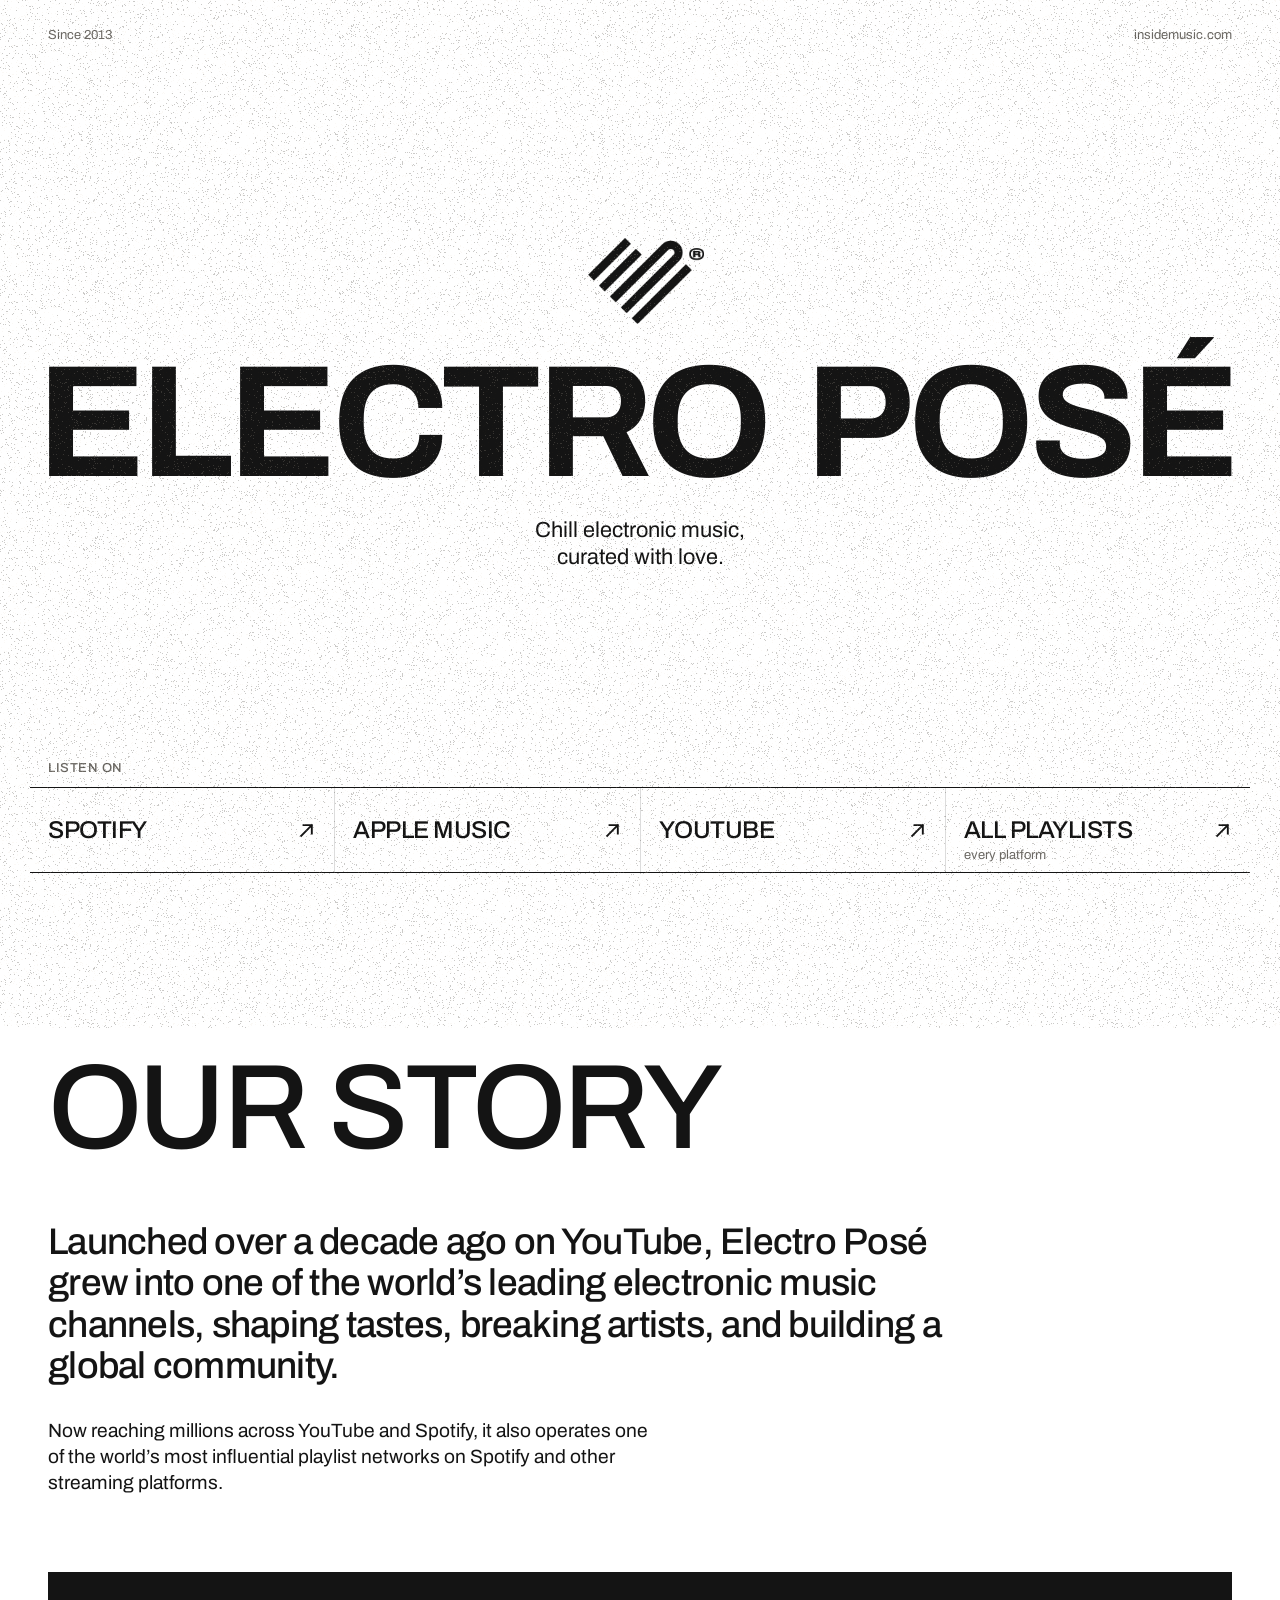
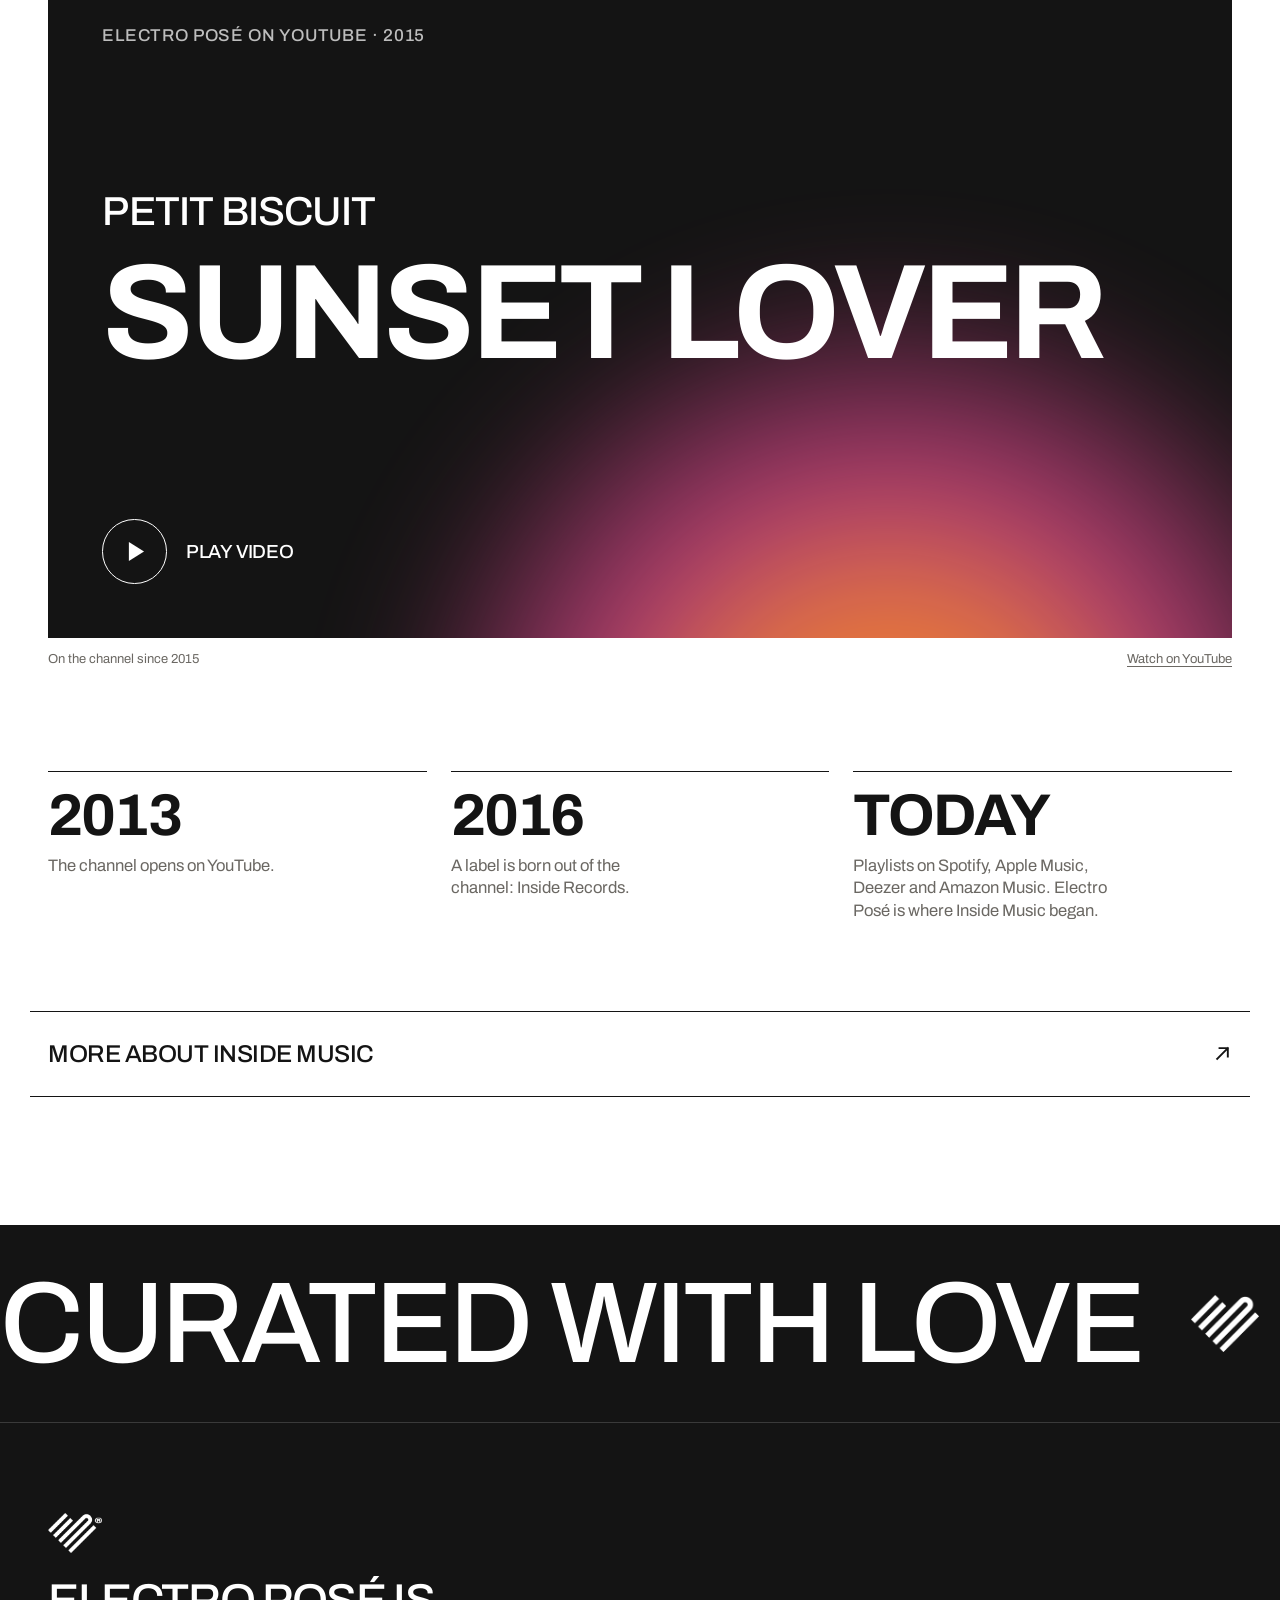
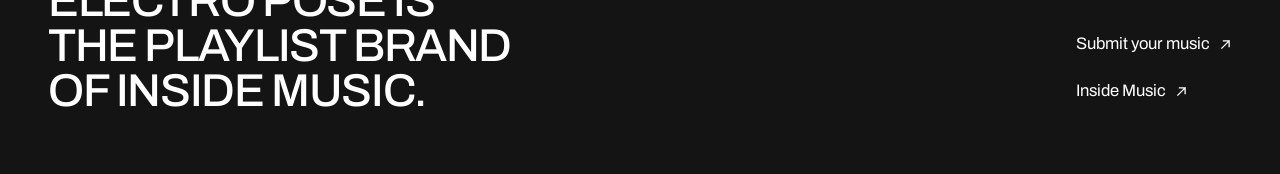
==== commit 41791e2a: "Mouvements : plus légers sur téléphone, plus sûrs partout - Le grain vivant et la dérive du halo de " ====
--- a/index.html
+++ b/index.html
@@ -88,7 +88,7 @@
     <div class="frame">
       <!-- Lecteur YouTube sans script : le cadre affiche d'abord une affiche locale ; YouTube n'est contacté qu'après le clic sur « Play ».
            L'attribut allow nomme YouTube : sans cela, le cadre n'ayant pas d'adresse au départ, la lecture au clic et le plein écran seraient refusés au lecteur. -->
-      <iframe title="Petit Biscuit – Sunset Lover, a video from the Electro Posé YouTube channel" allow="autoplay https://www.youtube-nocookie.com; encrypted-media https://www.youtube-nocookie.com; picture-in-picture https://www.youtube-nocookie.com; fullscreen https://www.youtube-nocookie.com" referrerpolicy="strict-origin-when-cross-origin" srcdoc="&lt;!doctype html&gt;&lt;html lang=&#x27;en&#x27;&gt;&lt;meta charset=&#x27;utf-8&#x27;&gt;&lt;title&gt;Petit Biscuit – Sunset Lover&lt;/title&gt;&lt;style&gt;@font-face{font-family:Archivo;font-weight:500;font-display:swap;src:url(assets/fonts/archivo-500.woff2) format(&#x27;woff2&#x27;)}@font-face{font-family:Archivo;font-weight:700;font-display:swap;src:url(assets/fonts/archivo-700.woff2) format(&#x27;woff2&#x27;)}*{box-sizing:border-box}html,body{height:100%;margin:0}body{position:relative;overflow:hidden;background:#141414;color:#fff;font-family:Archivo,&#x27;Helvetica Neue&#x27;,Arial,sans-serif;-webkit-font-smoothing:antialiased}body::before{content:&#x27;&#x27;;position:absolute;right:-14%;bottom:-98%;width:86%;padding-top:86%;border-radius:50%;background:radial-gradient(closest-side,#ff6a3d 0%,#ff8a3c 30%,#c2407e 58%,rgba(70,40,150,0) 100%);filter:blur(5vw);opacity:.9}a{position:absolute;top:0;right:0;bottom:0;left:0;display:flex;flex-direction:column;justify-content:space-between;padding:4.6vw;color:inherit;text-decoration:none}.k{font-size:11px;font-size:max(11px,1.45vw);font-weight:500;text-transform:uppercase;letter-spacing:.04em;opacity:.72}.t{font-weight:700;text-transform:uppercase;letter-spacing:-.035em;line-height:.88;font-size:11.4vw}.t small{display:block;margin-bottom:.55em;font-weight:500;font-size:.3em;font-size:max(12px,.3em);letter-spacing:-.02em;line-height:1}.p{display:flex;align-items:center;gap:1em;font-size:12px;font-size:max(12px,1.6vw);font-weight:500;text-transform:uppercase;letter-spacing:-.01em}.p i{display:flex;align-items:center;justify-content:center;width:3.4em;height:3.4em;border:1.5px solid #fff;border-radius:50%;transition:background-color .25s,color .25s}.p svg{width:1em;height:1em;margin-left:.16em}a:hover .p i,a:focus-visible .p i{background:#fff;color:#141414}a:focus-visible{outline:2px solid #fff;outline-offset:-6px}@keyframes sun{to{transform:translate3d(-9%,-11%,0) scale(1.1)}}@media (prefers-reduced-motion:no-preference){body::before{animation:sun 24s ease-in-out infinite alternate}}@media (prefers-reduced-motion:reduce){.p i{transition:none}}@media (forced-colors:active){body::before{display:none}}&lt;/style&gt;&lt;a href=&#x27;https://www.youtube-nocookie.com/embed/wuCK-oiE3rM?autoplay=1&amp;amp;rel=0&#x27; aria-label=&#x27;Play video: Petit Biscuit – Sunset Lover. This loads the YouTube player.&#x27;&gt;&lt;span class=&#x27;k&#x27;&gt;Electro Posé on YouTube · 2015&lt;/span&gt;&lt;span class=&#x27;t&#x27;&gt;&lt;small&gt;Petit Biscuit&lt;/small&gt;Sunset Lover&lt;/span&gt;&lt;span class=&#x27;p&#x27;&gt;&lt;i&gt;&lt;svg viewBox=&#x27;0 0 10 10&#x27; aria-hidden=&#x27;true&#x27;&gt;&lt;path d=&#x27;M1 0l8 5-8 5z&#x27; fill=&#x27;currentColor&#x27;/&gt;&lt;/svg&gt;&lt;/i&gt;Play video&lt;/span&gt;&lt;/a&gt;"></iframe>
+      <iframe title="Petit Biscuit – Sunset Lover, a video from the Electro Posé YouTube channel" allow="autoplay https://www.youtube-nocookie.com; encrypted-media https://www.youtube-nocookie.com; picture-in-picture https://www.youtube-nocookie.com; fullscreen https://www.youtube-nocookie.com" referrerpolicy="strict-origin-when-cross-origin" srcdoc="&lt;!doctype html&gt;&lt;html lang=&#x27;en&#x27;&gt;&lt;meta charset=&#x27;utf-8&#x27;&gt;&lt;meta http-equiv=&#x27;x-dns-prefetch-control&#x27; content=&#x27;off&#x27;&gt;&lt;title&gt;Petit Biscuit – Sunset Lover&lt;/title&gt;&lt;style&gt;@font-face{font-family:Archivo;font-weight:500;font-display:swap;src:url(assets/fonts/archivo-500.woff2) format(&#x27;woff2&#x27;)}@font-face{font-family:Archivo;font-weight:700;font-display:swap;src:url(assets/fonts/archivo-700.woff2) format(&#x27;woff2&#x27;)}*{box-sizing:border-box}html,body{height:100%;margin:0}body{position:relative;overflow:hidden;background:#141414;color:#fff;font-family:Archivo,&#x27;Helvetica Neue&#x27;,Arial,sans-serif;-webkit-font-smoothing:antialiased}body::before{content:&#x27;&#x27;;position:absolute;right:-14%;bottom:-98%;width:86%;padding-top:86%;border-radius:50%;background:radial-gradient(closest-side,#ff6a3d 0%,#ff8a3c 30%,#c2407e 58%,rgba(70,40,150,0) 100%);filter:blur(5vw);opacity:.9}a{position:absolute;top:0;right:0;bottom:0;left:0;display:flex;flex-direction:column;justify-content:space-between;padding:4.6vw;color:inherit;text-decoration:none}.k{font-size:11px;font-size:max(11px,1.45vw);font-weight:500;text-transform:uppercase;letter-spacing:.04em;opacity:.72}.t{font-weight:700;text-transform:uppercase;letter-spacing:-.035em;line-height:.88;font-size:11.4vw}.t small{display:block;margin-bottom:.55em;font-weight:500;font-size:.3em;font-size:max(12px,.3em);letter-spacing:-.02em;line-height:1}.p{display:flex;align-items:center;gap:1em;font-size:12px;font-size:max(12px,1.6vw);font-weight:500;text-transform:uppercase;letter-spacing:-.01em}.p i{display:flex;align-items:center;justify-content:center;width:3.4em;height:3.4em;border:1.5px solid #fff;border-radius:50%;transition:background-color .25s,color .25s}.p svg{width:1em;height:1em;margin-left:.16em}a:hover .p i,a:focus-visible .p i{background:#fff;color:#141414}a:focus-visible{outline:2px solid #fff;outline-offset:-6px}@keyframes sun{to{transform:translate3d(-5%,-11%,0) scale(1.1)}}@media (prefers-reduced-motion:no-preference) and (hover:hover) and (pointer:fine){body::before{animation:sun 24s steps(240) infinite alternate}}@media (prefers-reduced-motion:reduce){.p i{transition:none}}@media (forced-colors:active){body::before{display:none}}&lt;/style&gt;&lt;a href=&#x27;https://www.youtube-nocookie.com/embed/wuCK-oiE3rM?autoplay=1&amp;amp;rel=0&#x27; referrerpolicy=&#x27;strict-origin-when-cross-origin&#x27; aria-label=&#x27;Play video: Petit Biscuit – Sunset Lover. This loads the YouTube player.&#x27;&gt;&lt;span class=&#x27;k&#x27;&gt;Electro Posé on YouTube · 2015&lt;/span&gt;&lt;span class=&#x27;t&#x27;&gt;&lt;small&gt;Petit Biscuit&lt;/small&gt;Sunset Lover&lt;/span&gt;&lt;span class=&#x27;p&#x27;&gt;&lt;i&gt;&lt;svg viewBox=&#x27;0 0 10 10&#x27; aria-hidden=&#x27;true&#x27;&gt;&lt;path d=&#x27;M1 0l8 5-8 5z&#x27; fill=&#x27;currentColor&#x27;/&gt;&lt;/svg&gt;&lt;/i&gt;Play video&lt;/span&gt;&lt;/a&gt;"></iframe>
     </div>
     <figcaption><span>On the channel since 2015</span><a href="https://www.youtube.com/watch?v=wuCK-oiE3rM">Watch on YouTube</a></figcaption>
   </figure>
--- a/site.css
+++ b/site.css
@@ -137,7 +137,7 @@
 .sub { max-width: 34em; margin-top: 22px; margin-top: clamp(18px, 2.4vw, 32px); font-size: 1.0625rem; font-size: clamp(1.0625rem, 1.5vw, 1.375rem); line-height: 1.35; text-wrap: pretty; }
 
 /* La vidéo : le cadre passe au-dessus du grain, pour ne pas grainer l'image pendant la lecture. */
-.video { margin: 44px 0 0; margin-top: clamp(40px, 6vw, 88px); }
+.video { position: relative; z-index: 101; margin: 44px 0 0; margin-top: clamp(40px, 6vw, 88px); }
 /* 200 px au moins de haut : c'est la taille minimale que YouTube demande pour son lecteur (petits téléphones). */
 .video .frame { position: relative; z-index: 101; padding-top: 56.25%; min-height: 200px; background: var(--ink); }
 @media (forced-colors: active) { .video .frame { outline: 1px solid CanvasText; } }
@@ -205,21 +205,23 @@
 .ticker { overflow: hidden; padding: 28px 0; padding: clamp(22px, 3.2vw, 44px) 0; border-bottom: 1px solid rgba(255, 255, 255, .16); }
 .ticker .track { display: flex; align-items: center; width: max-content; white-space: nowrap; font-size: 56px; font-size: clamp(44px, 9vw, 128px); font-weight: 500; text-transform: uppercase; letter-spacing: -.03em; line-height: 1; }
 .ticker .track > * { flex: none; margin-right: .42em; }
-.ticker i { width: .6em; height: .5em; background: currentColor; -webkit-mask: url(assets/heart-mark.png) center / contain no-repeat; mask: url(assets/heart-mark.png) center / contain no-repeat; }
+.ticker i { width: .6em; height: .5em; }
+@supports ((mask: url(a.png) center / contain no-repeat) or (-webkit-mask: url(a.png) center / contain no-repeat)) {
+  .ticker i { background: currentColor; -webkit-mask: url(assets/heart-mark.png) center / contain no-repeat; mask: url(assets/heart-mark.png) center / contain no-repeat; }
+}
 
 /* Le titre « Our story » est dans un cache, pour pouvoir monter depuis le bas. */
-.story h2 .m { display: block; overflow: hidden; padding-top: .12em; margin-top: -.12em; }
+/* « clip » coupe comme « hidden » mais ne crée pas de zone de défilement : l'animation liée au défilement suit bien la page. */
+.story h2 .m { display: block; overflow: hidden; overflow: clip; padding-top: .12em; margin-top: -.12em; }
 .story h2 .m > span { display: inline-block; }
 
-@media (prefers-reduced-motion: no-preference) {
+@media screen and (prefers-reduced-motion: no-preference) {
   html { scroll-behavior: smooth; }
 
   /* Fondu entre l'accueil et la page légale. */
   @view-transition { navigation: auto; }
   ::view-transition-old(root), ::view-transition-new(root) { animation-duration: .4s; }
 
-  /* Grain vivant : le calque, plus grand que l'écran, change de place 12 fois par seconde (comme sur insidemusic.com, sans script). */
-  .grain { top: -128px; right: -128px; bottom: -128px; left: -128px; inset: -128px; will-change: transform; animation: grain .66s steps(1, end) infinite; }
 
   /* La bannière du pied défile en boucle, sans à-coup ; elle s'arrête sous la souris. */
   .ticker .track { will-change: transform; animation: marquee 36s linear infinite; }
@@ -227,10 +229,15 @@
 
   /* Le cœur se dessine le long de ses traits, de bas en haut. */
   .hero .heart {
-    -webkit-mask: linear-gradient(45deg, #000 46%, transparent 54%) 100% 0 / 320% 320% no-repeat;
-    mask: linear-gradient(45deg, #000 46%, transparent 54%) 100% 0 / 320% 320% no-repeat;
-    animation: draw 1.4s var(--ease) .1s both;
+    -webkit-mask: linear-gradient(45deg, #000 49%, transparent 51%) 0 100% / 210% 210% no-repeat;
+    mask: linear-gradient(45deg, #000 49%, transparent 51%) 0 100% / 210% 210% no-repeat;
+    animation: draw 1s linear both;
   }
+}
+/* Grain vivant : le calque, plus grand que l'écran, change de place 12 fois par seconde (comme sur insidemusic.com, sans script).
+   Réservé aux écrans à souris : sur téléphone et tablette le grain reste figé, pour ne pas tenir l'appareil éveillé. */
+@media screen and (prefers-reduced-motion: no-preference) and (hover: hover) and (pointer: fine) {
+  .grain { top: -128px; right: -128px; bottom: -128px; left: -128px; inset: -128px; animation: grain .66s steps(1, end) infinite; }
 }
 @keyframes grain {
   0% { transform: translate(0, 0); }
@@ -242,24 +249,33 @@
   75% { transform: translate(101px, 13px); }
   87.5% { transform: translate(-59px, 43px); }
 }
-@keyframes draw { from { -webkit-mask-position: 100% 0; mask-position: 100% 0; } to { -webkit-mask-position: 0 100%; mask-position: 0 100%; } }
+@keyframes draw { from { -webkit-mask-position: 100% 0; mask-position: 100% 0; } }
 
 /* Apparitions liées au défilement : chaque bloc arrive en douceur quand il entre dans l'écran, et suit le doigt. */
-@supports (animation-timeline: view()) {
-  @media (prefers-reduced-motion: no-preference) {
-    .lockup { animation: recede linear both; animation-timeline: scroll(root block); animation-range: 0px 100vh; }
-    .story h2 .m > span { animation: rise linear both; animation-timeline: view(); animation-range: entry 0% cover 22%; }
+@supports (animation-timeline: view()) and (animation-range: entry 0% cover 18%) {
+  /* Au-delà de 2000 px de haut (zoom arrière, écran géant en portrait), la page est trop courte pour finir les apparitions : elle reste fixe. */
+  @media screen and (prefers-reduced-motion: no-preference) and (max-height: 2000px) {
+    .hero { view-timeline: --hero block; }
+    .lockup { animation: recede linear both; animation-timeline: --hero; animation-range: exit 0% exit 100%; }
+    .story h2 .m > span { animation: rise cubic-bezier(.22, .61, .36, 1) both; animation-timeline: view(); animation-range: entry 0% cover 22%; }
     /* Les plages se terminent tôt (18 à 24 % de la traversée) : même tout en bas de la page, sur un très grand écran, chaque bloc finit d'apparaître. Le pied de page, lui, ne bouge pas. */
-    .lead, .sub, .video, .thread li { animation: arrive linear both; animation-timeline: view(); animation-range: entry 0% cover 18%; }
-    .thread li:nth-child(2) { animation-range: entry 10% cover 21%; }
-    .thread li:nth-child(3) { animation-range: entry 20% cover 24%; }
-    .doors.one { animation: arrive linear both; animation-timeline: view(); animation-range: entry 0% cover 14%; }
+    .lead, .sub, .thread li { animation: arrive cubic-bezier(.22, .61, .36, 1) both; animation-timeline: view(); animation-range: entry 0% cover 18%; }
+    @media (min-width: 760px) {
+      .thread li:nth-child(2) { animation-range: entry 10% cover 21%; }
+      .thread li:nth-child(3) { animation-range: entry 20% cover 24%; }
+    }
+    .doors.one { animation: arrive cubic-bezier(.22, .61, .36, 1) both; animation-timeline: view(); animation-range: entry 0% cover 14%; }
     /* Le filet de chaque étape se trace de gauche à droite. */
     .thread li { border-top-color: transparent; position: relative; }
-    .thread li::before { content: ""; position: absolute; top: -1px; left: 0; right: 0; height: 1px; background: var(--ink); transform-origin: 0 50%; animation: trace linear both; animation-timeline: view(); animation-range: entry 0% cover 24%; }
+    .thread li::before { content: ""; position: absolute; top: -1px; left: 0; right: 0; height: 1px; background: var(--ink); transform-origin: 0 50%; animation: trace cubic-bezier(.22, .61, .36, 1) both; animation-timeline: view(); animation-range: entry 0% cover 24%; }
   }
 }
-@keyframes recede { to { opacity: 0; transform: translateY(16vh) scale(.95); } }
-@keyframes arrive { from { opacity: 0; transform: translateY(32px); } to { opacity: 1; transform: none; } }
+@keyframes recede { 35% { opacity: 1; } to { opacity: 0; transform: translateY(16vh); } }
+@keyframes arrive { from { opacity: 0; transform: translateY(32px); } 30% { opacity: 1; } to { opacity: 1; transform: none; } }
 @keyframes trace { from { transform: scaleX(0); } to { transform: none; } }
 @keyframes marquee { to { transform: translateX(-50%); } }
+
+/* Sur papier : pas de grain (il recouvrirait la page d'un voile blanc) ni de cadre vidéo. */
+@media print {
+  .grain, .video .frame, .ticker { display: none; }
+}
